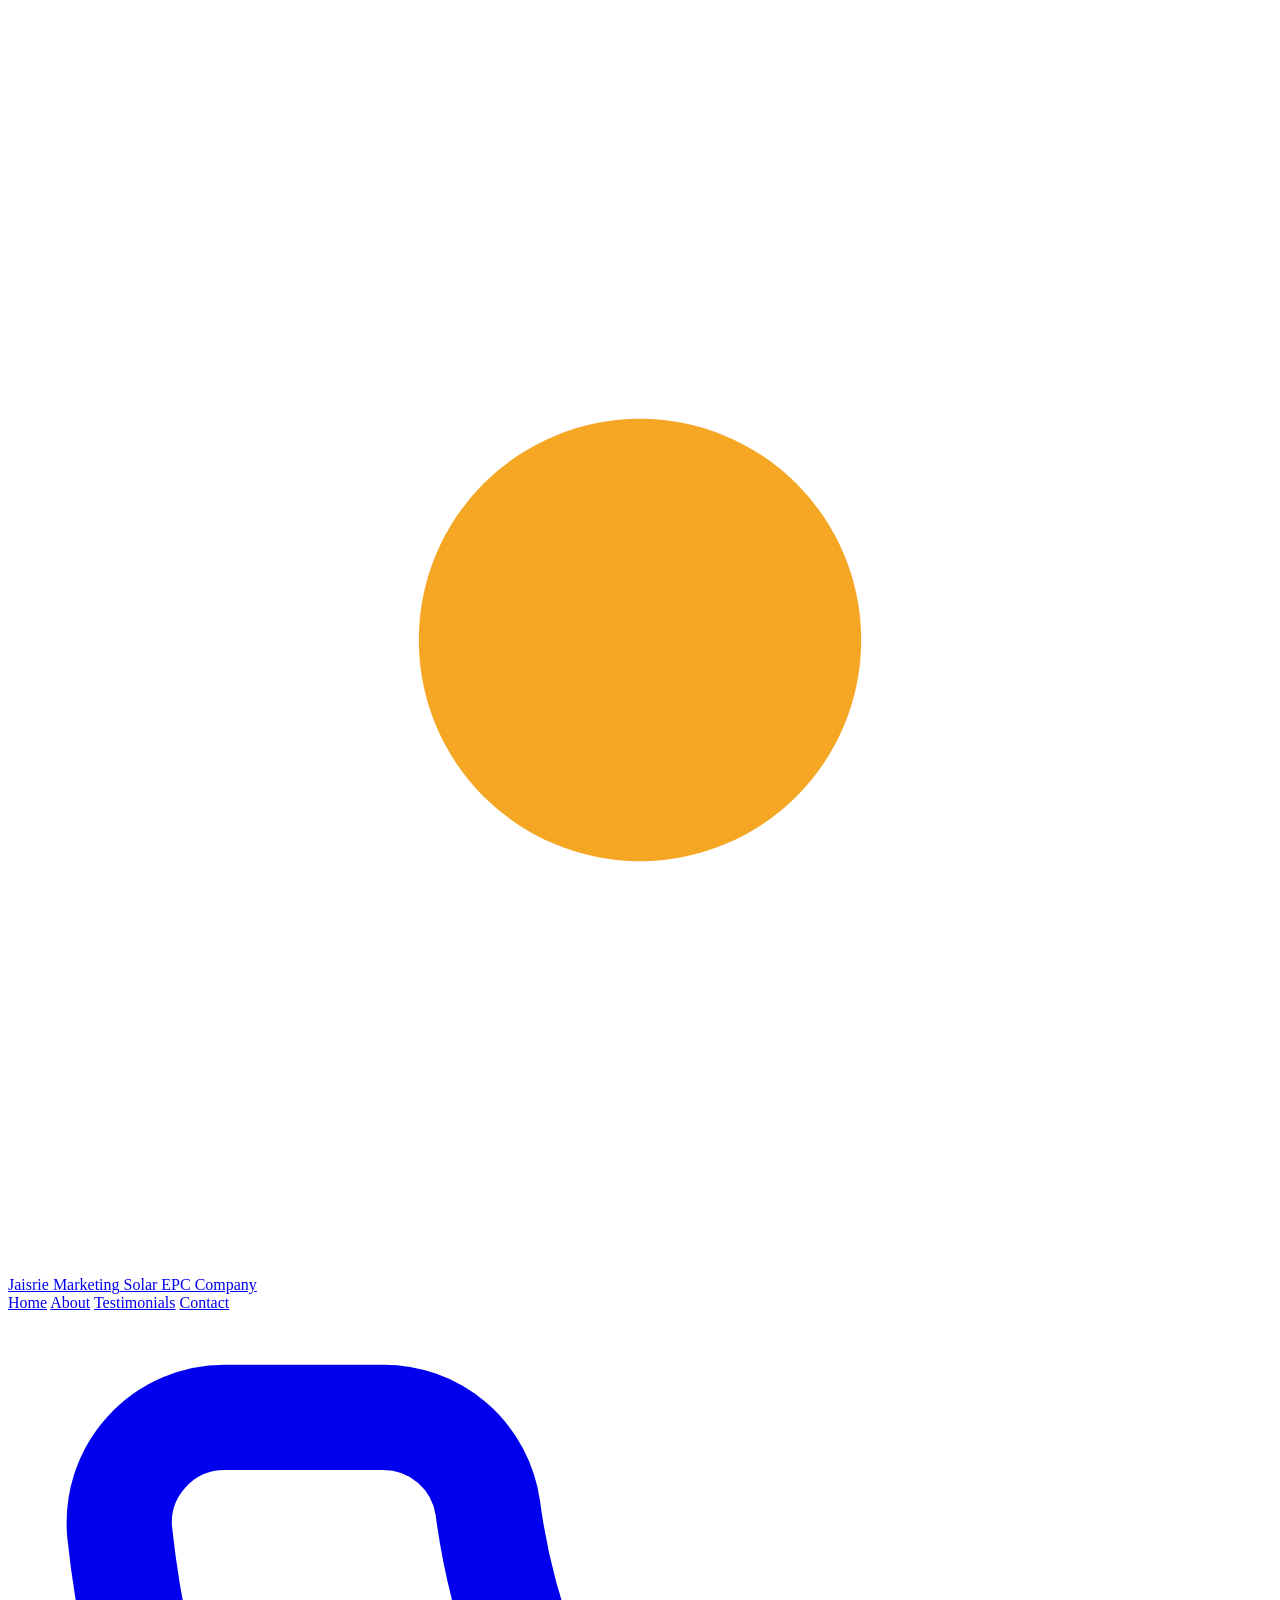
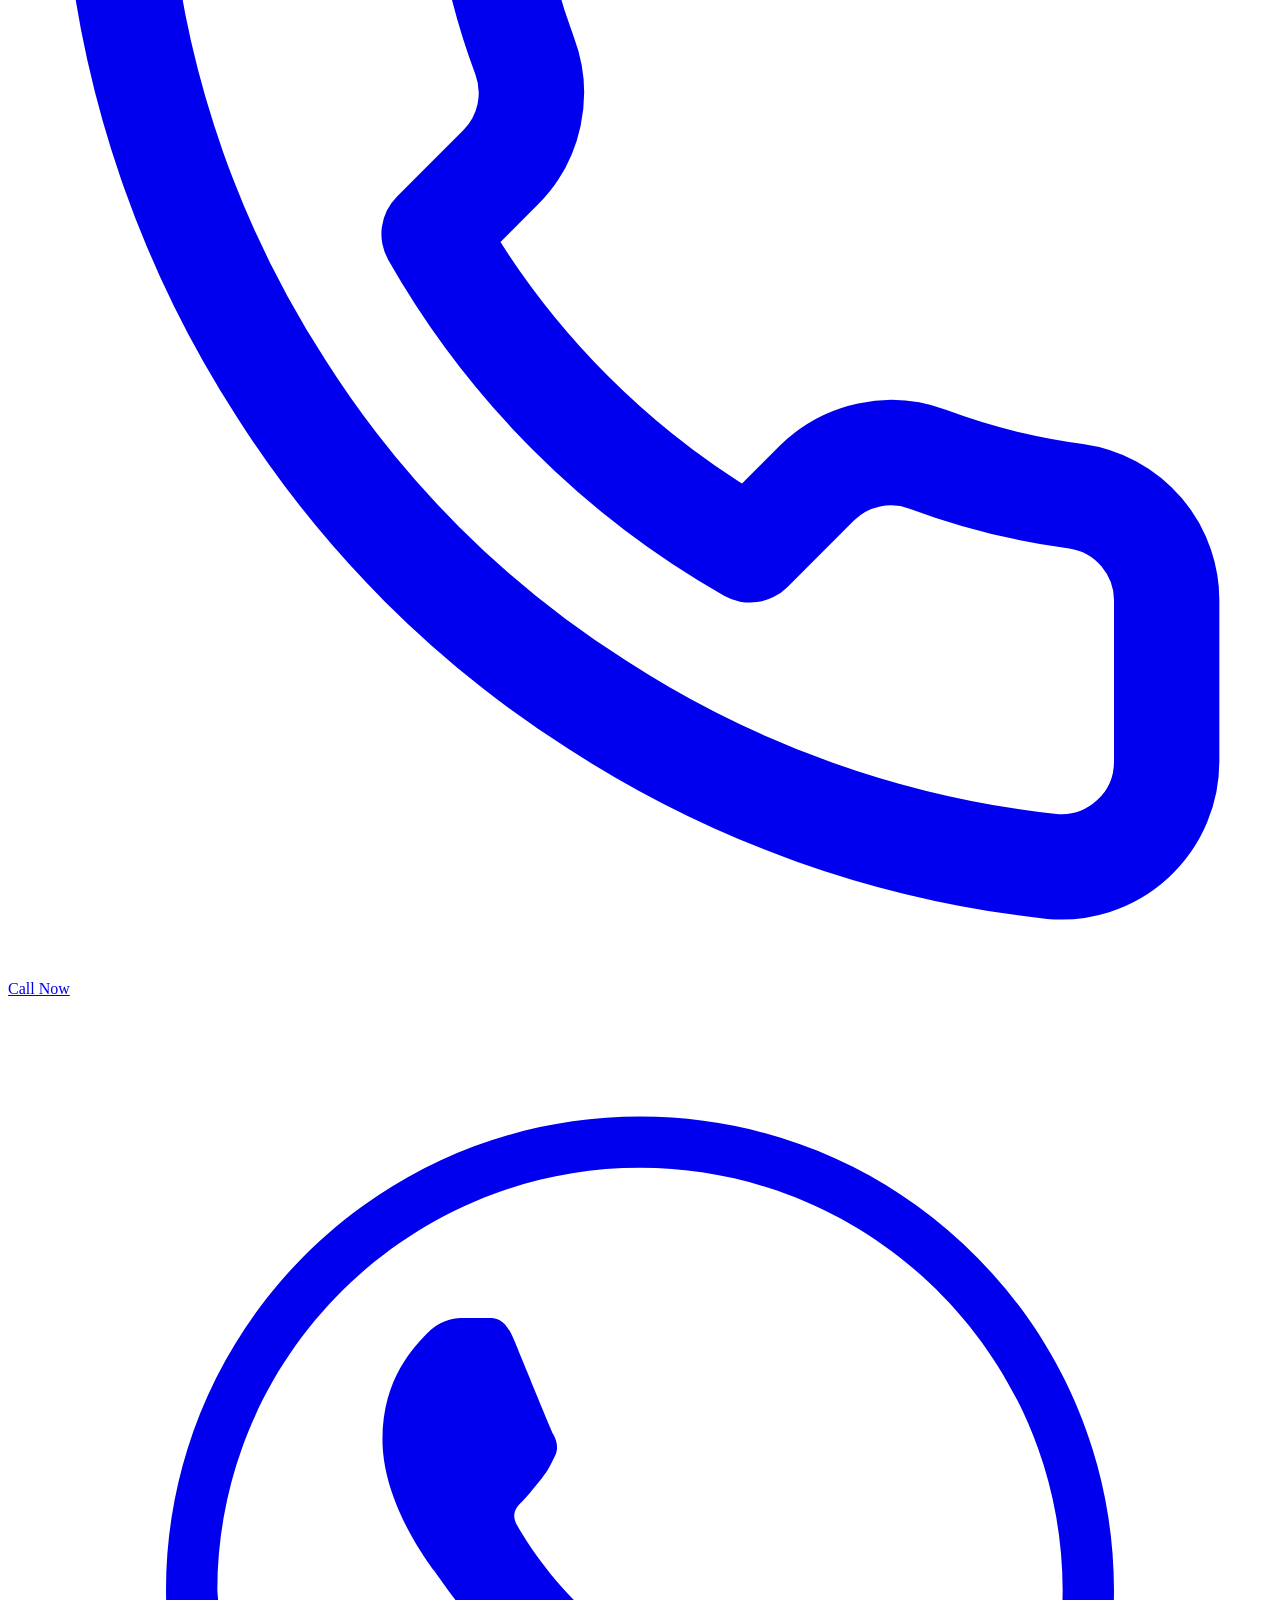
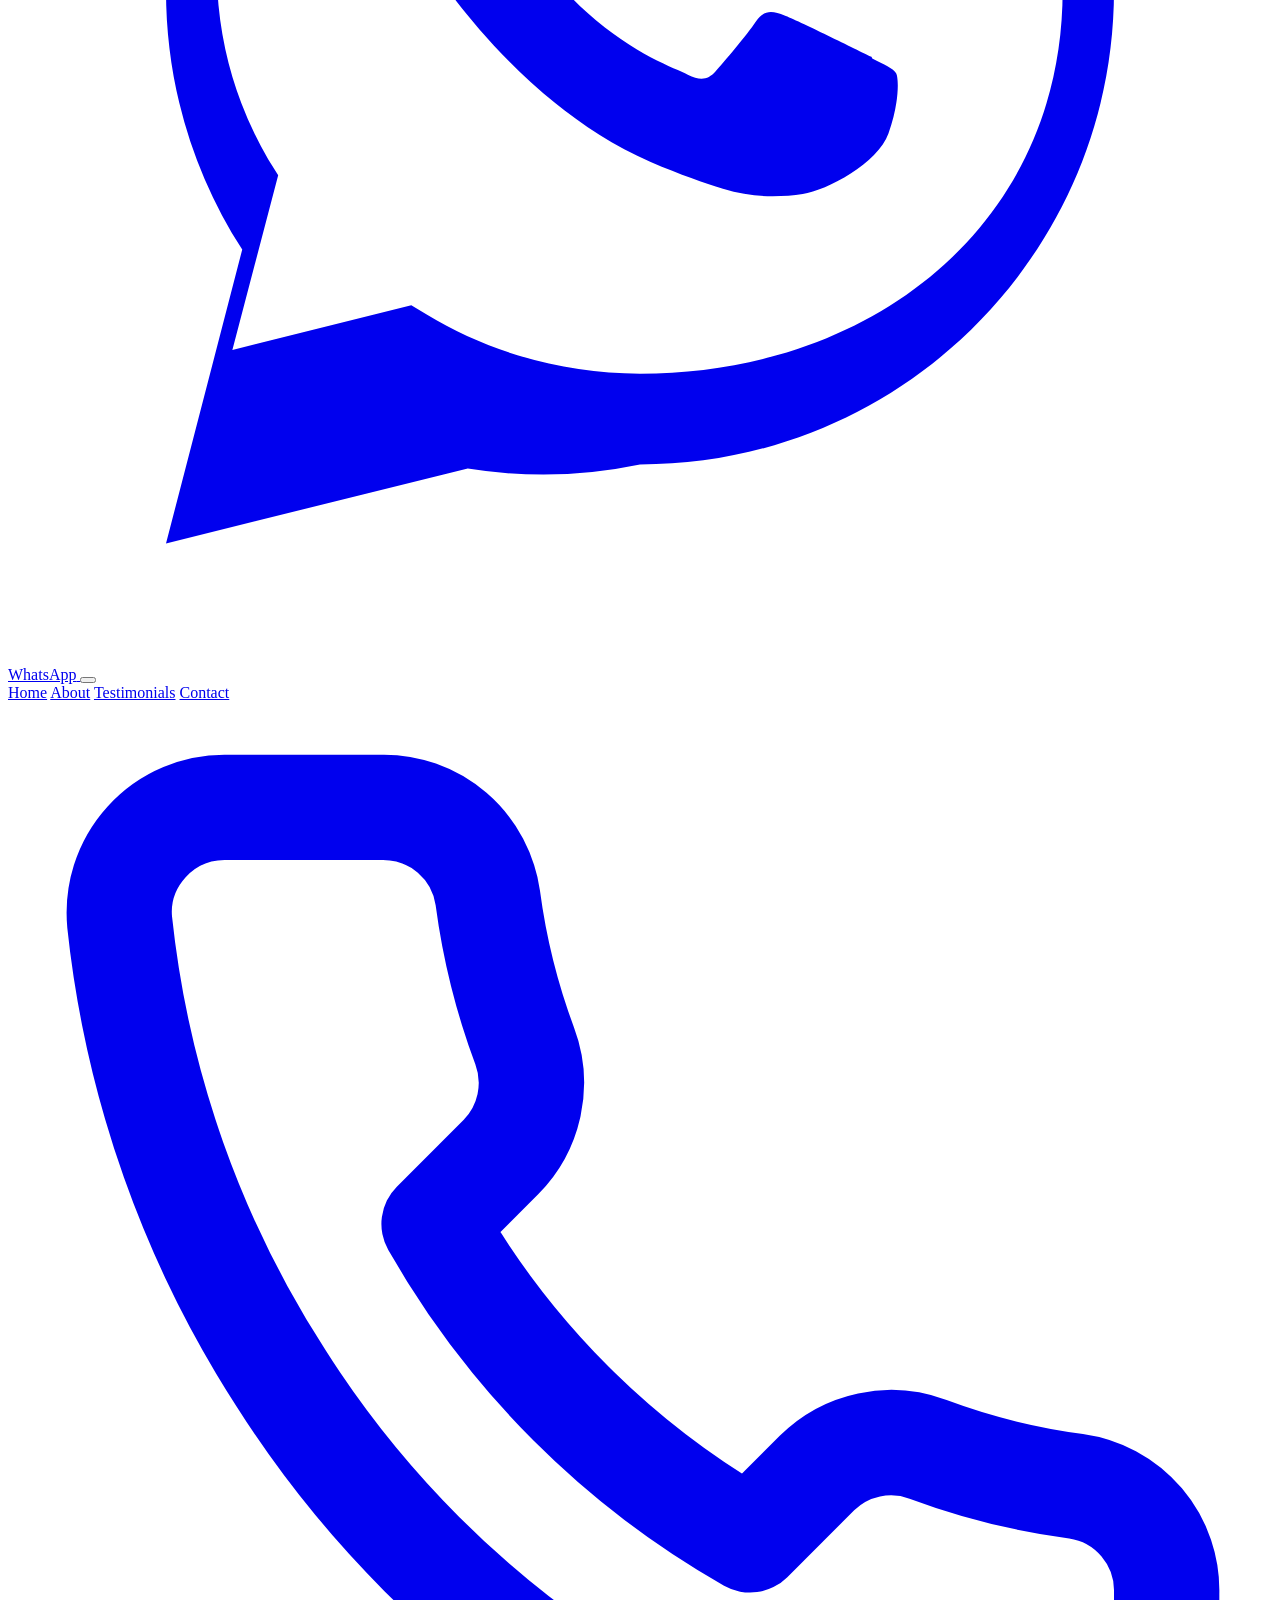
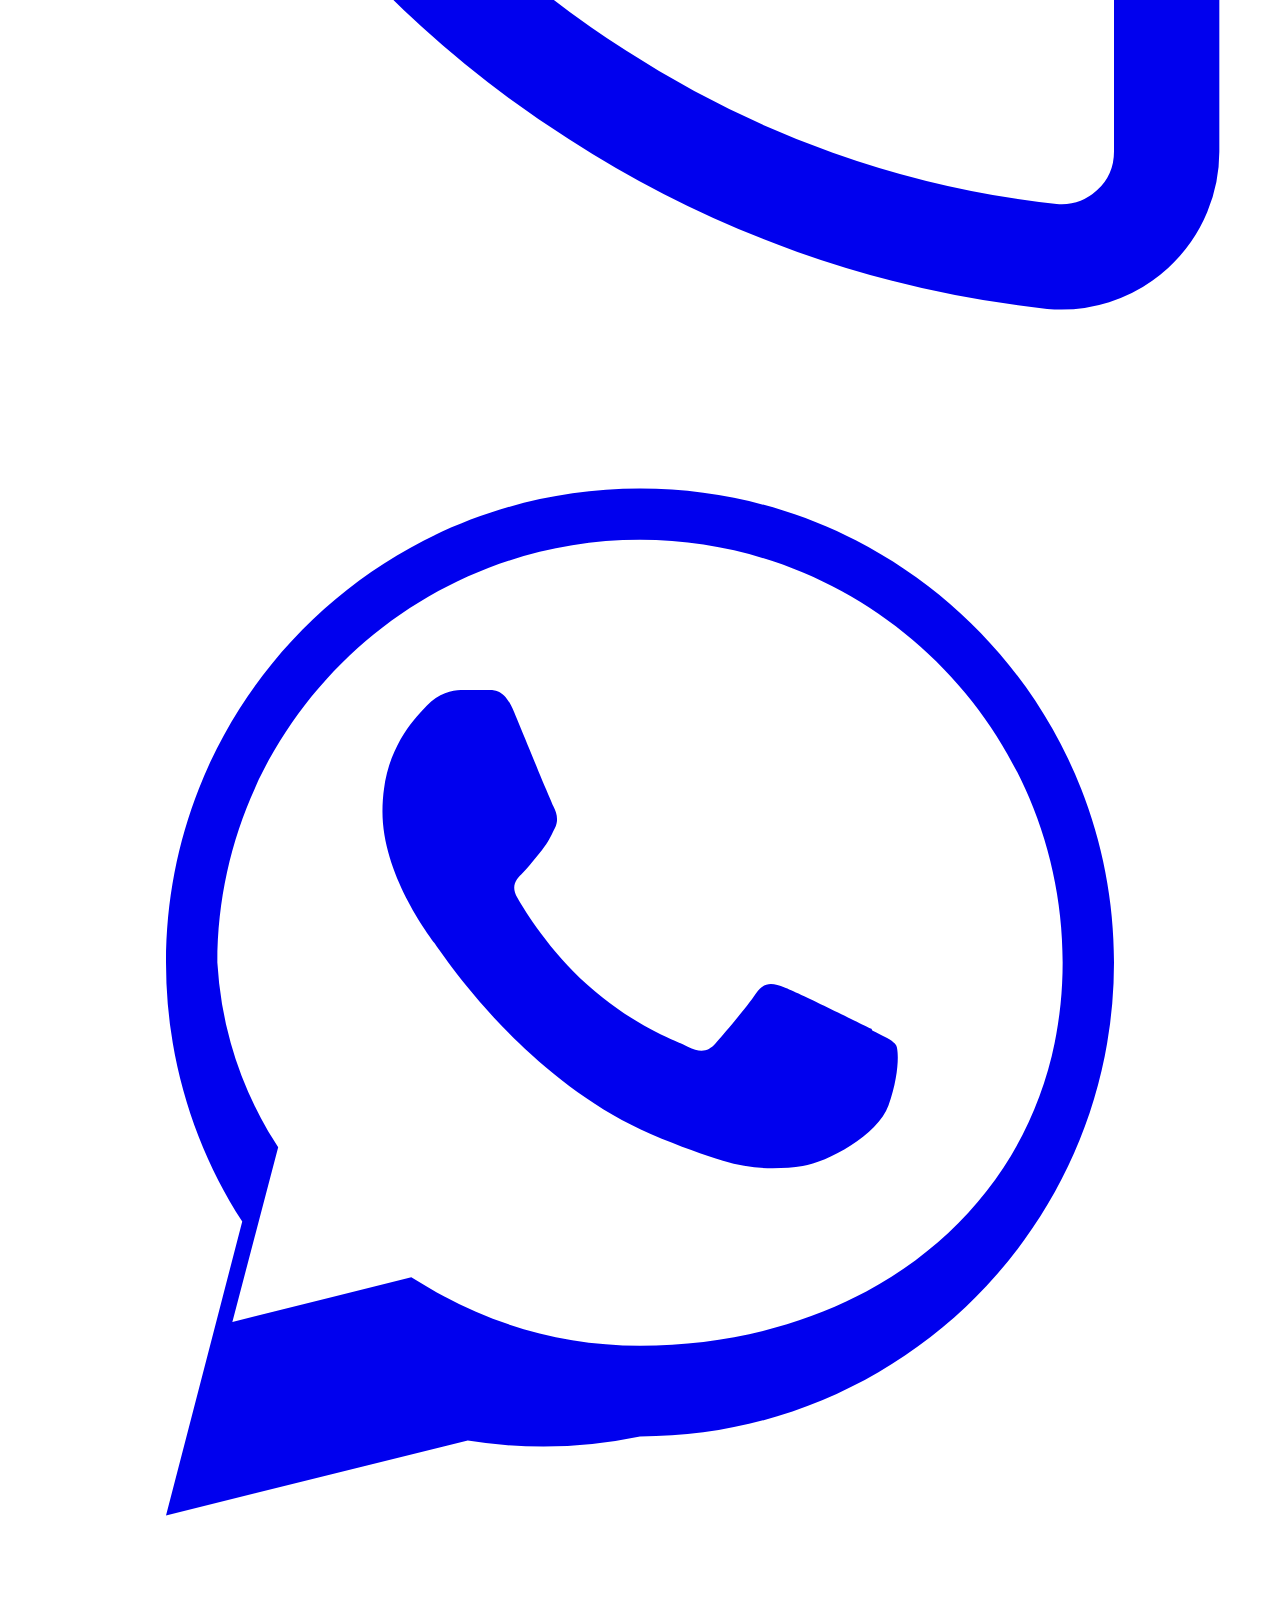
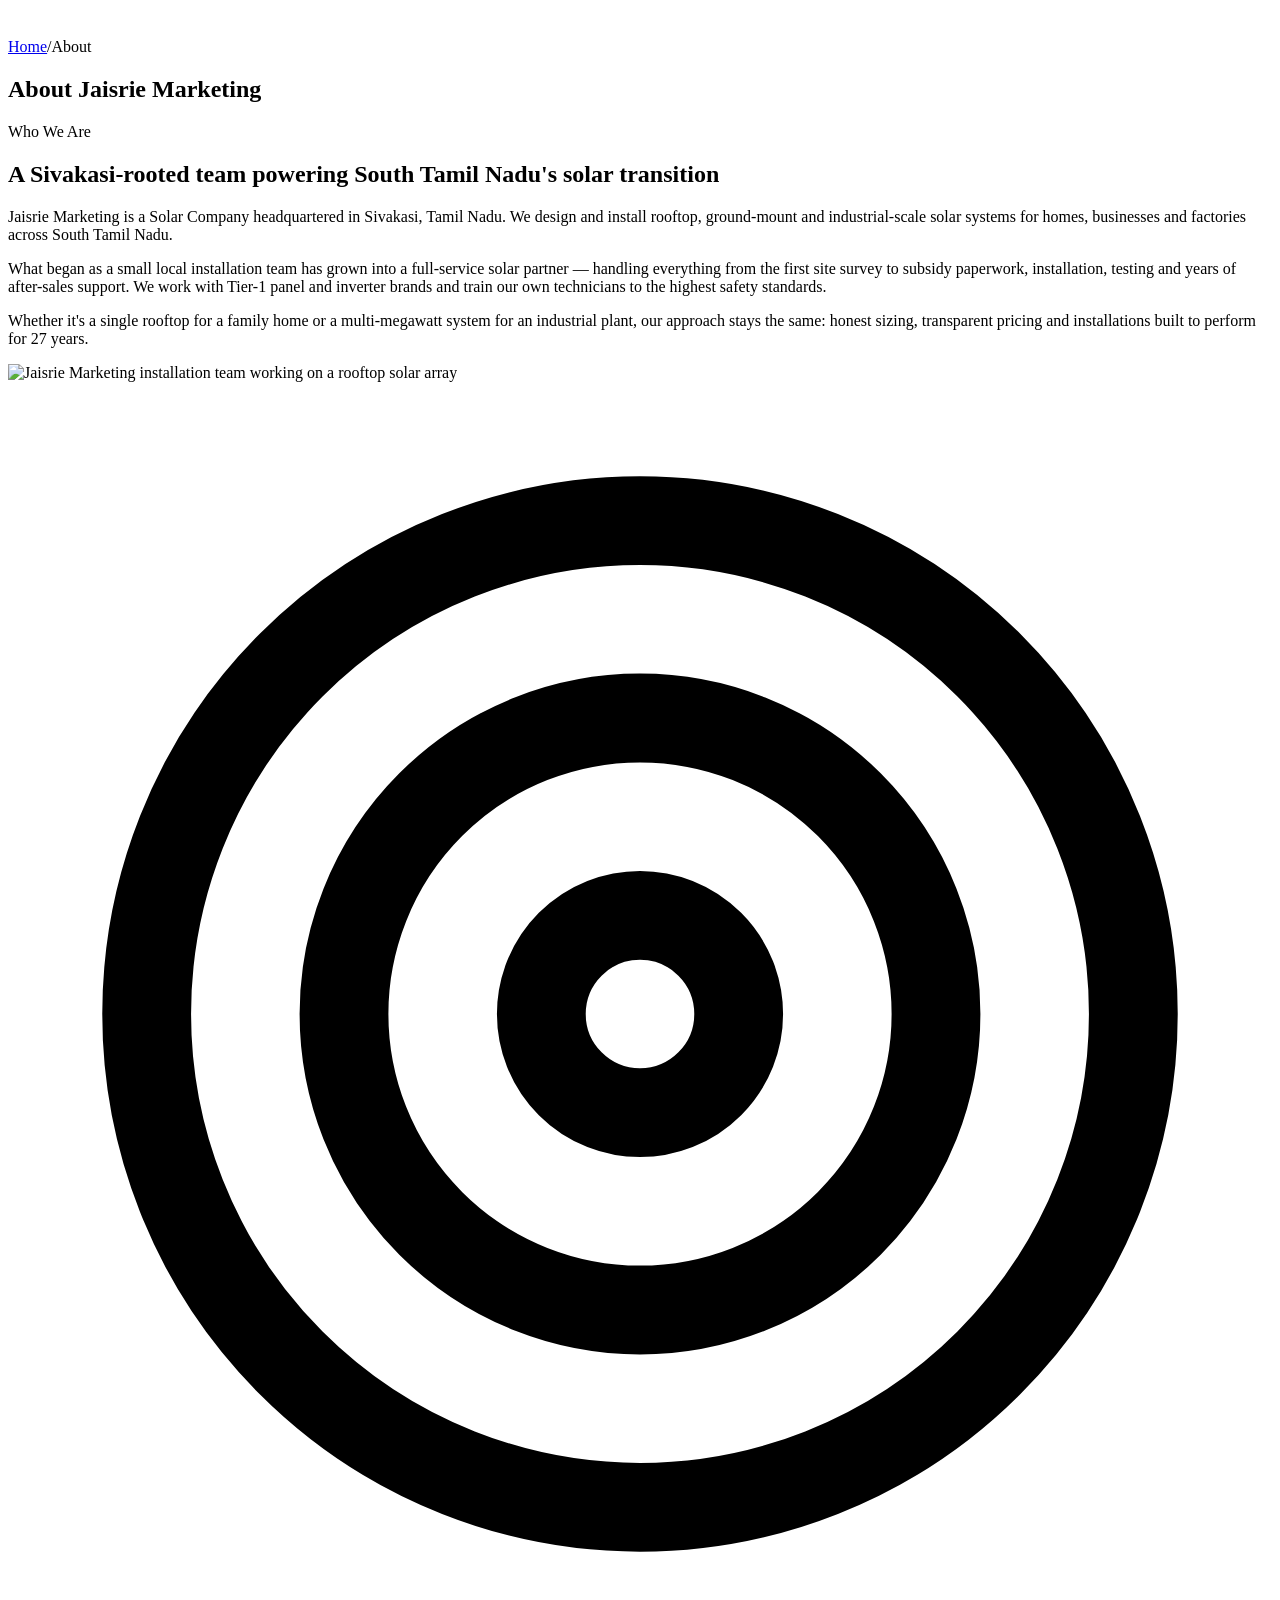
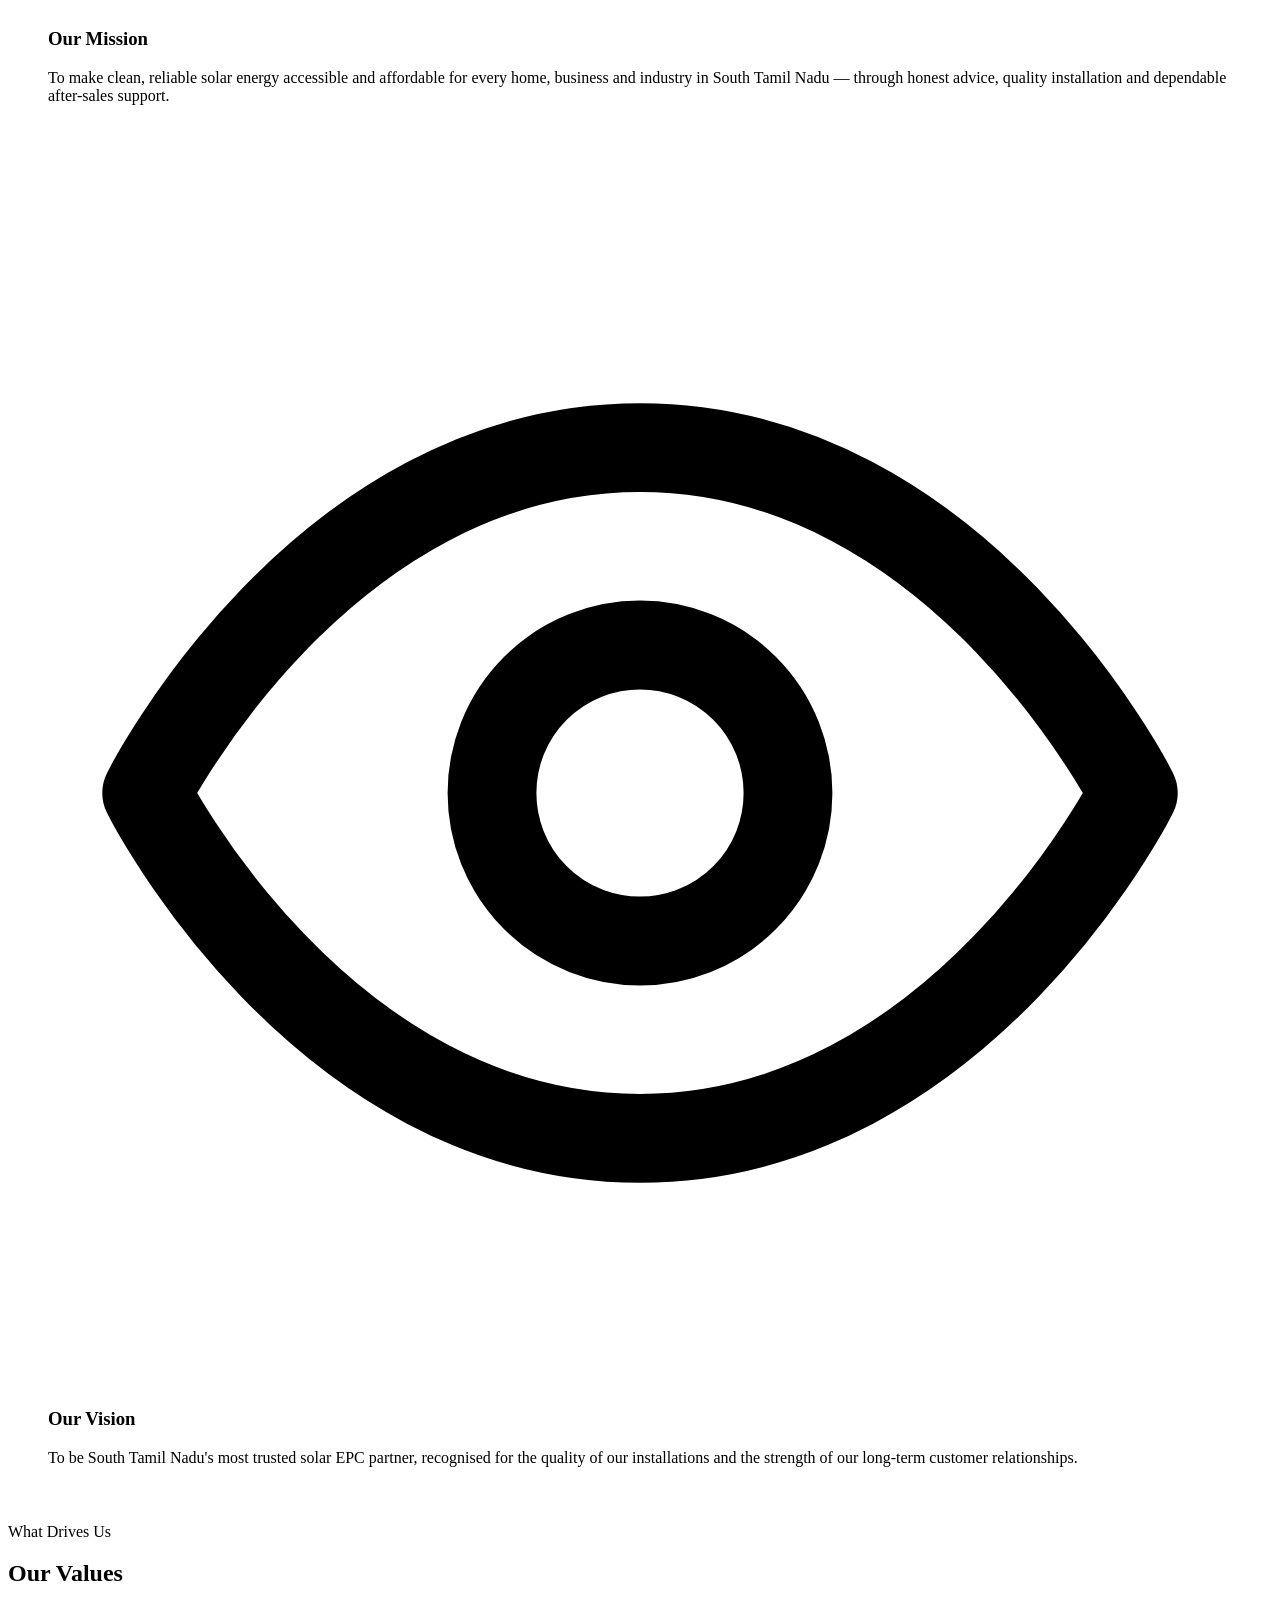
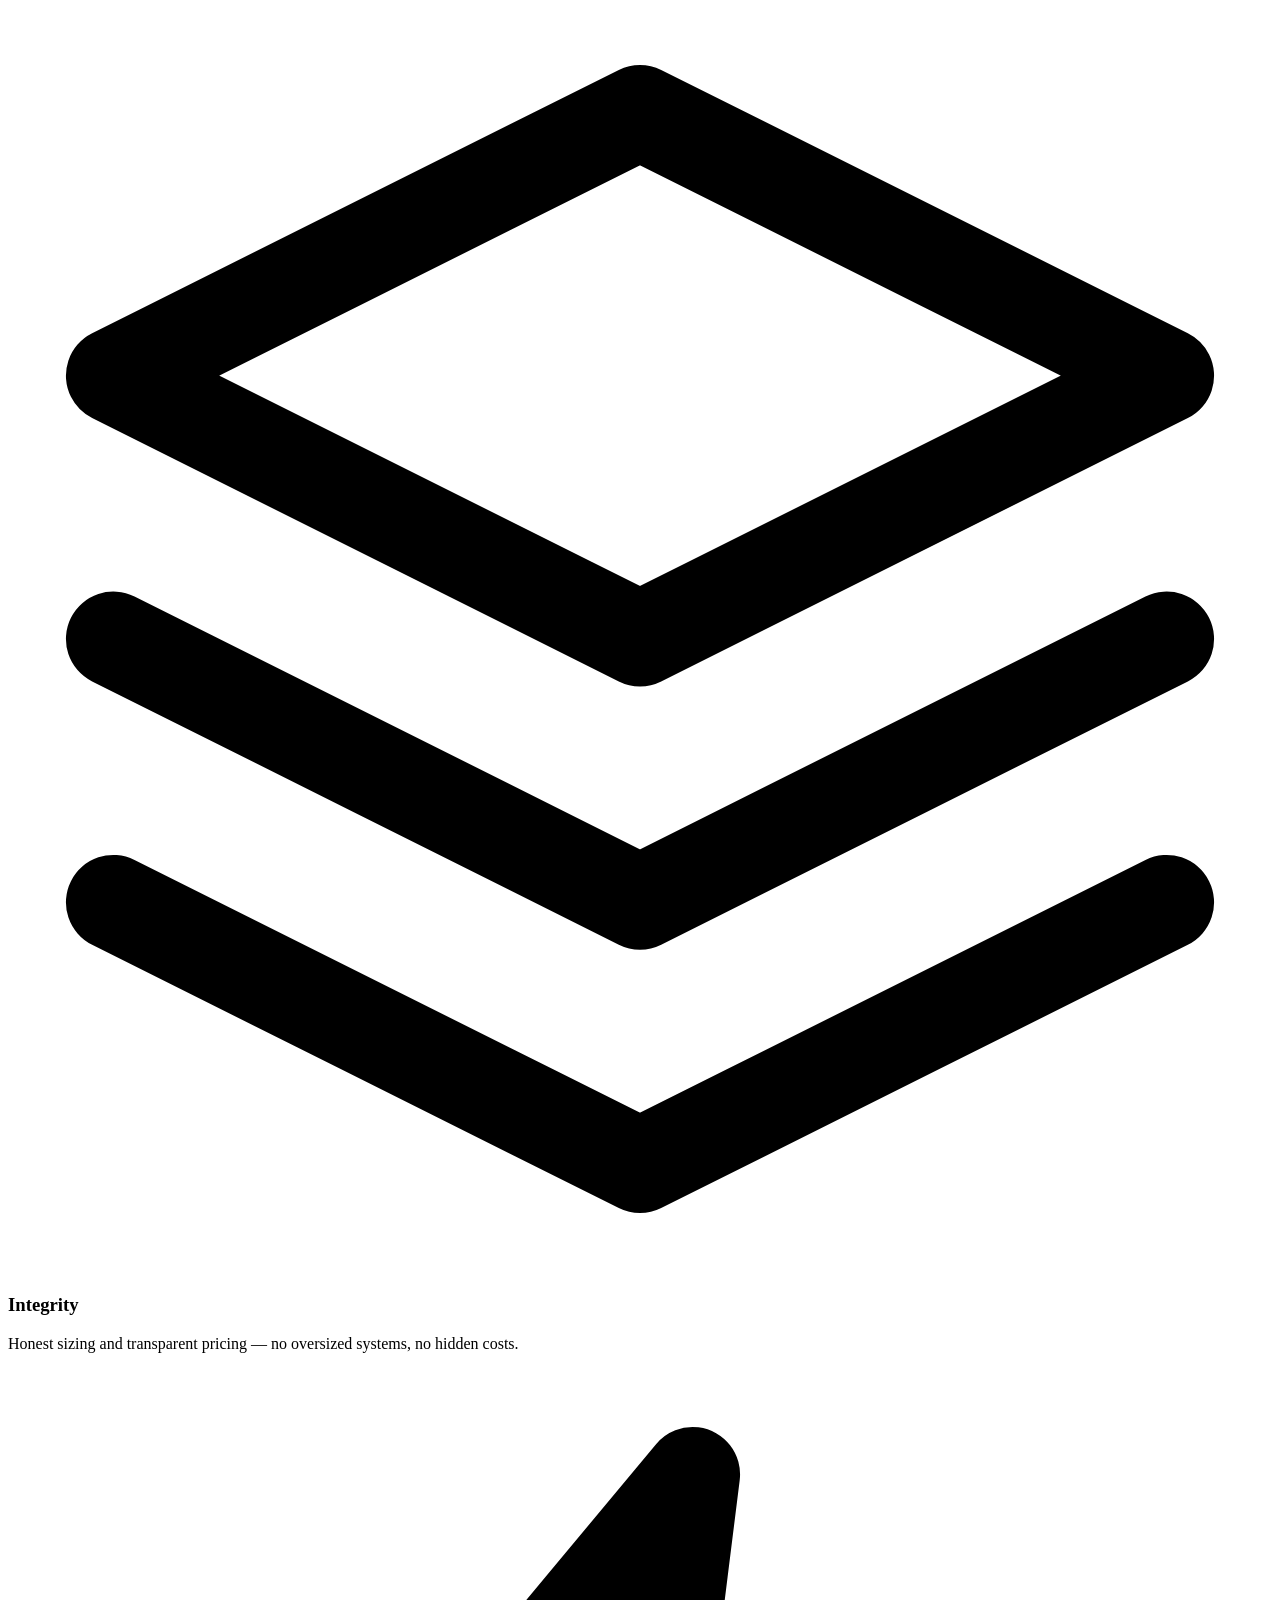
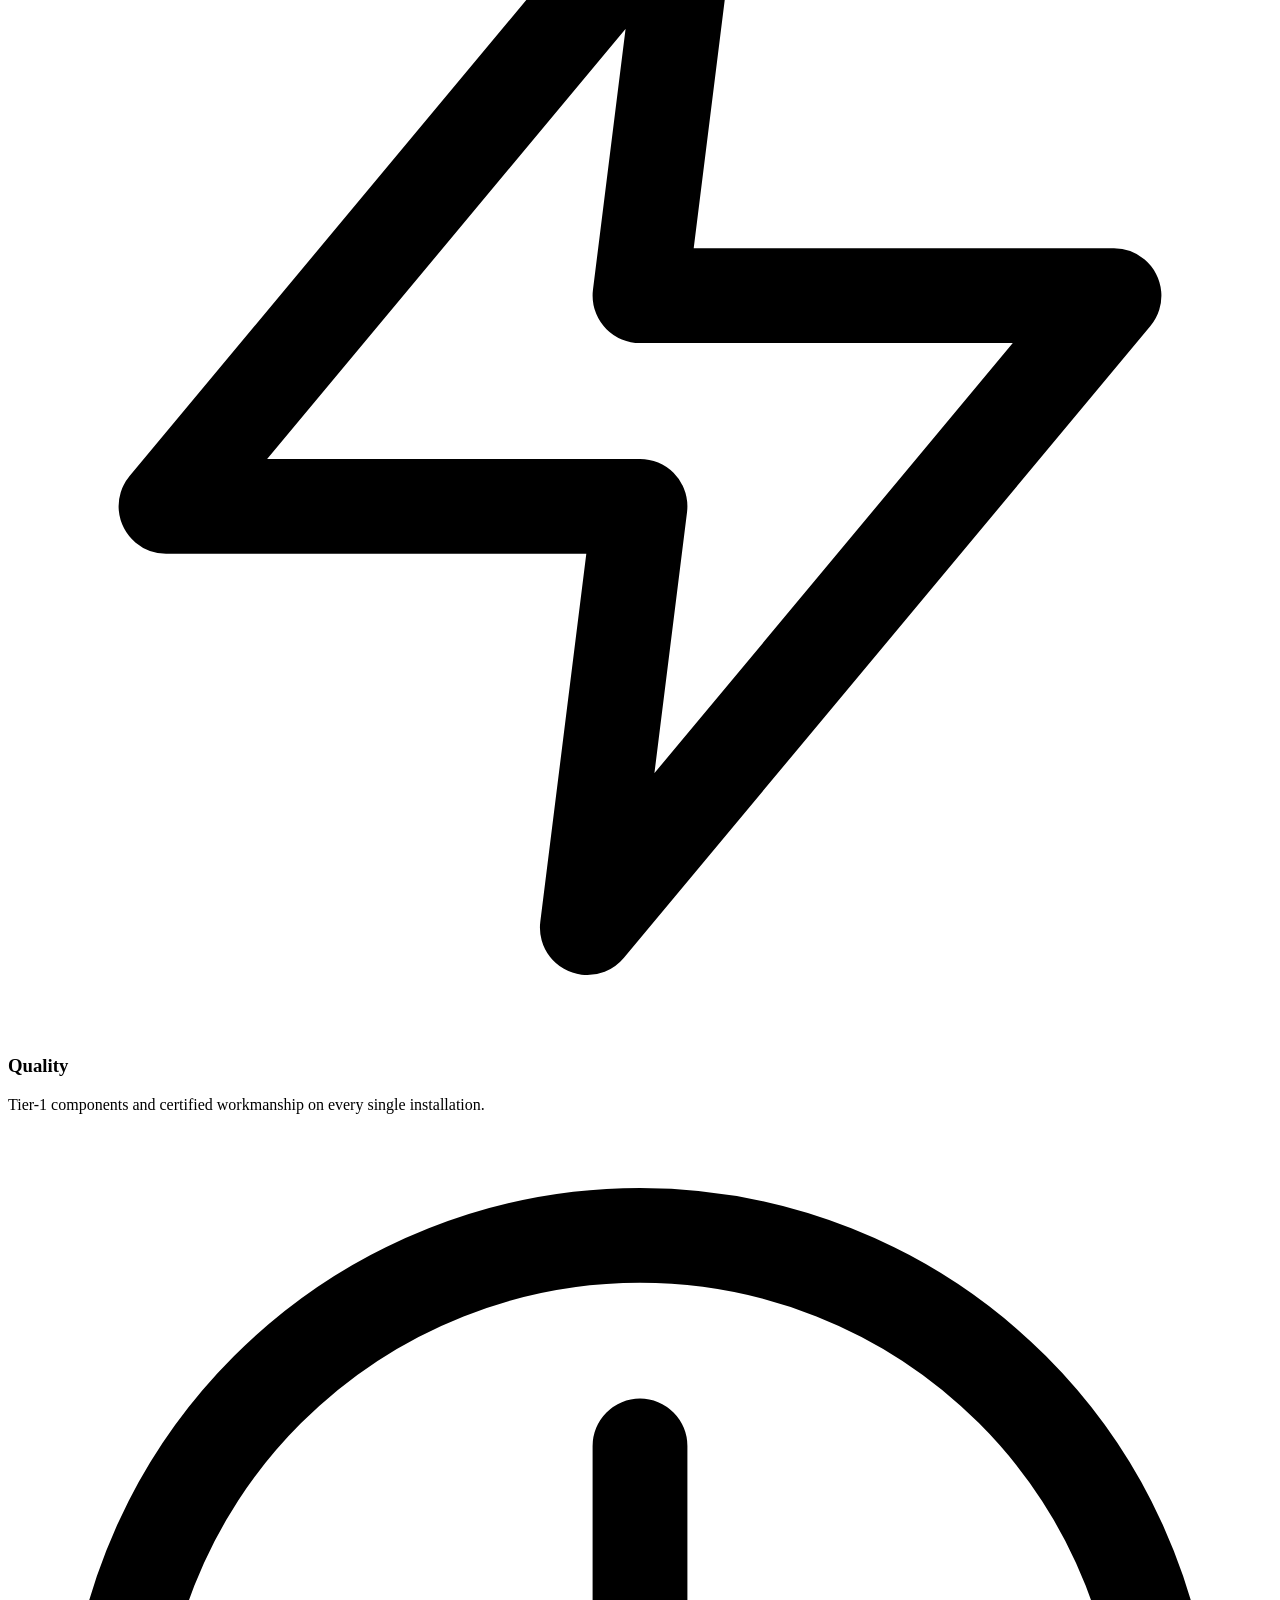
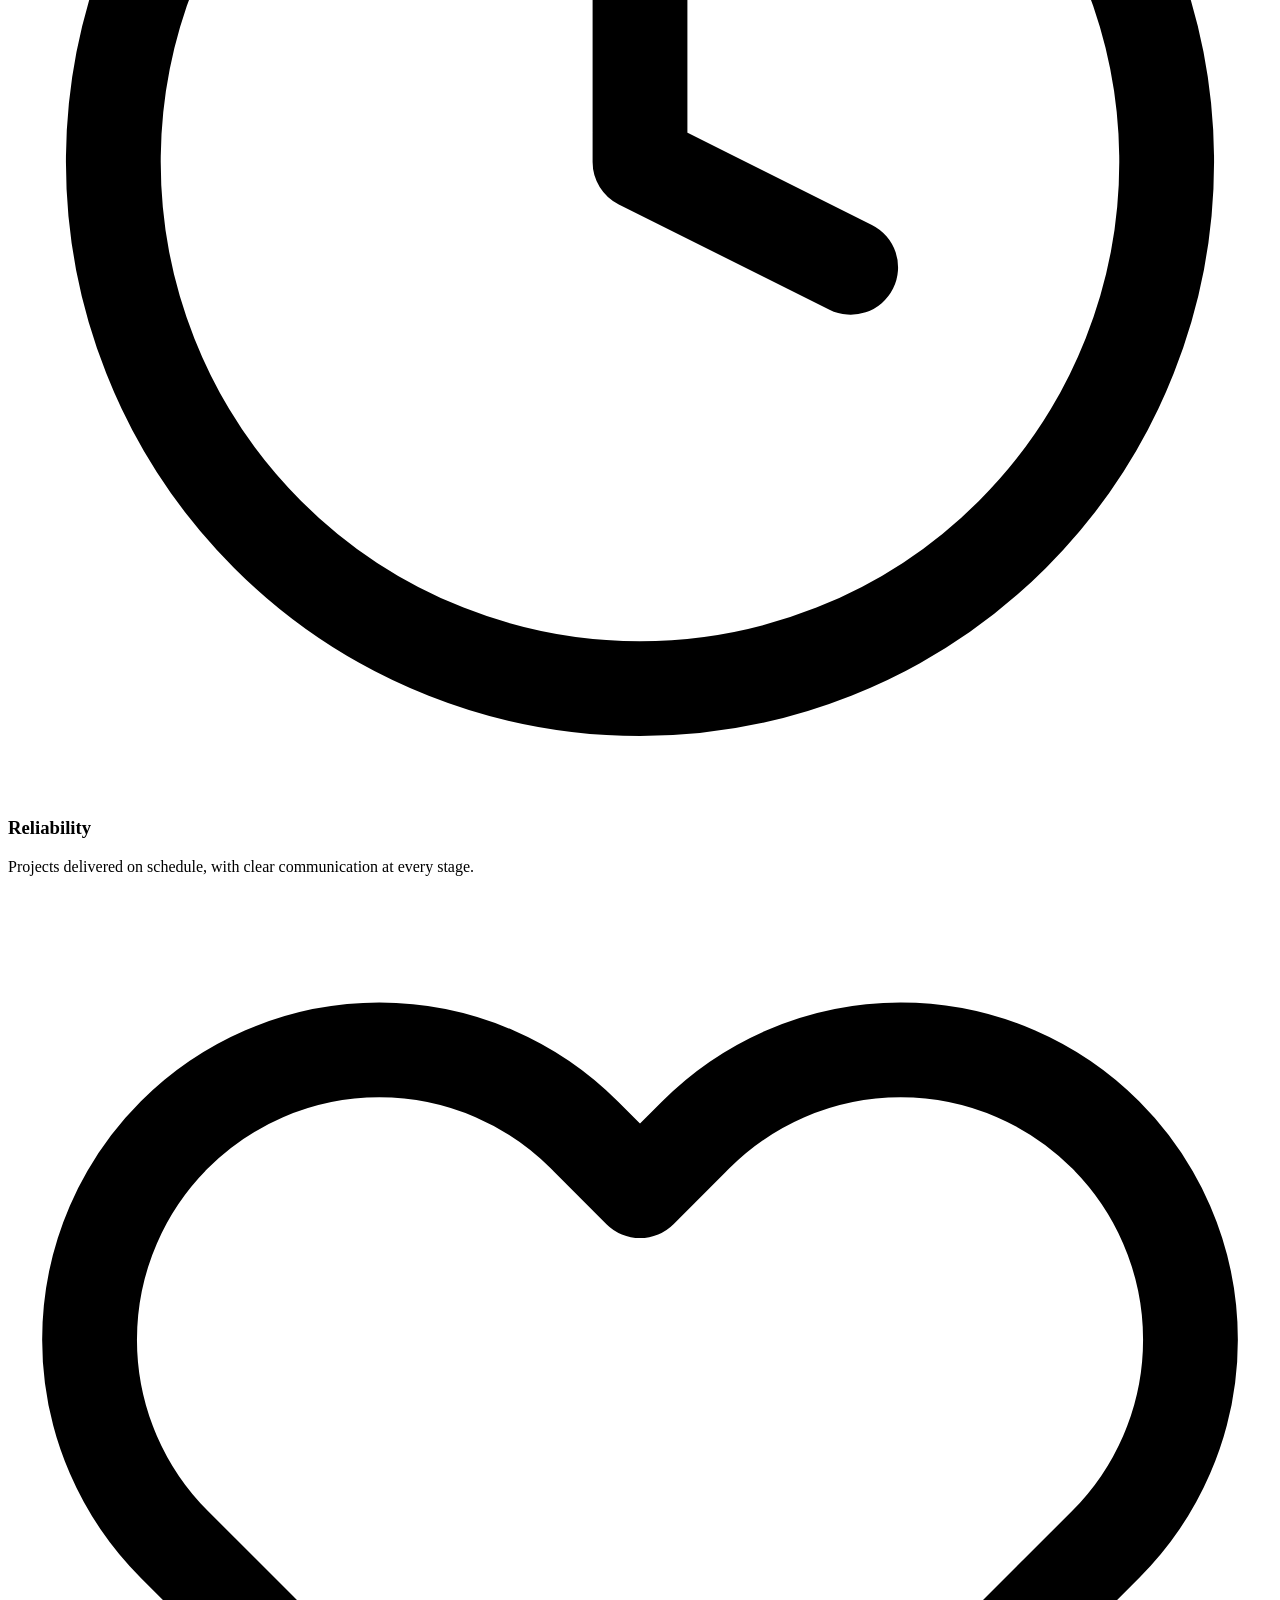
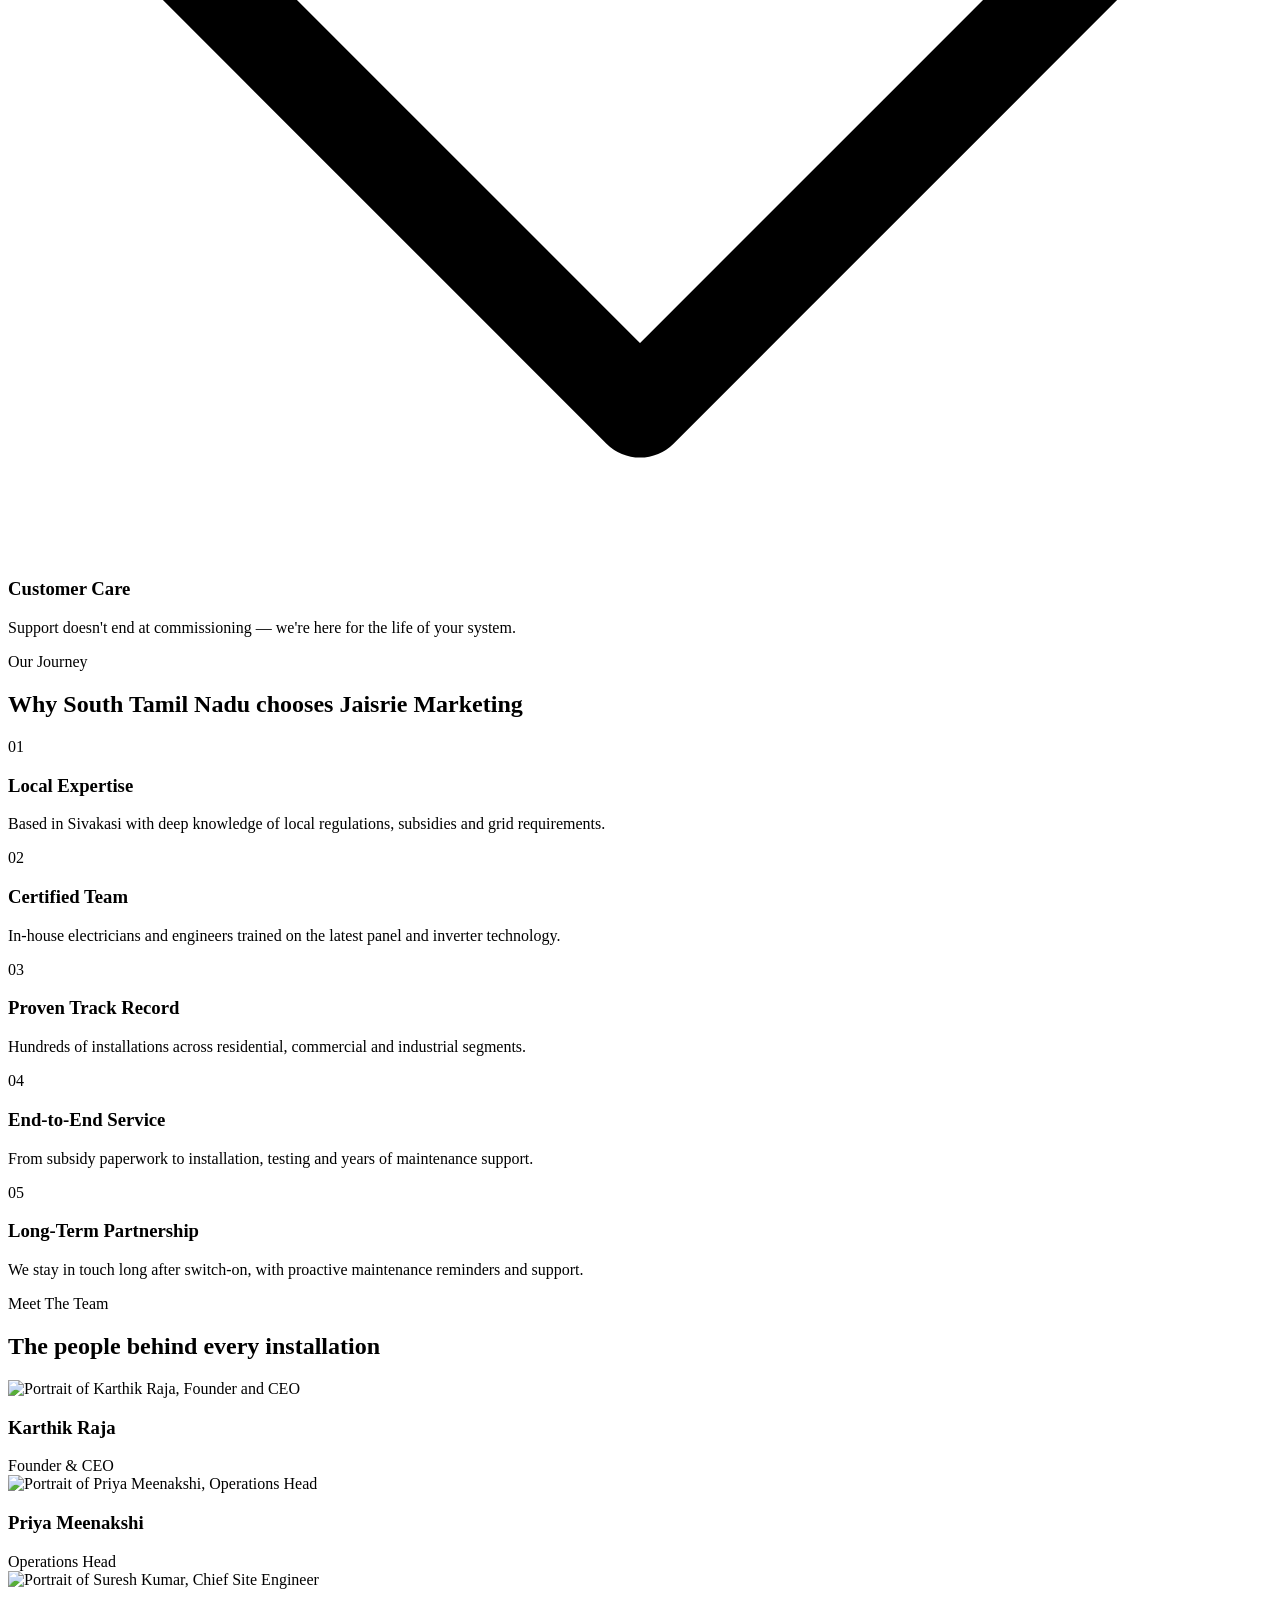
==== about.html @ ea57d10c "Add files via upload" ====
<!DOCTYPE html>
<html lang="en">
<head>
<meta charset="UTF-8">
<meta name="viewport" content="width=device-width, initial-scale=1.0">
<title>About Us | Jaisrie Marketing - Solar EPC Company Sivakasi</title>
<meta name="description" content="Learn about Jaisrie Marketing, a Sivakasi-based Solar EPC company serving South Tamil Nadu with residential, commercial and industrial solar installations since inception.">
<link rel="canonical" href="https://www.jaisriemarketing.com/about.html">
<link rel="icon" type="image/svg+xml" href="data:image/svg+xml,%3Csvg xmlns='http://www.w3.org/2000/svg' viewBox='0 0 24 24'%3E%3Ccircle cx='12' cy='12' r='11' fill='%230F7A44'/%3E%3Ccircle cx='12' cy='12' r='5' fill='%23F5A623'/%3E%3C/svg%3E">
<link rel="preconnect" href="https://fonts.googleapis.com">
<link rel="preconnect" href="https://fonts.gstatic.com" crossorigin>
<link href="https://fonts.googleapis.com/css2?family=Sora:wght@600;700;800&family=Inter:wght@400;500;600;700&display=swap" rel="stylesheet">
<link rel="stylesheet" href="css/style.css">
<link rel="stylesheet" href="css/responsive.css">
<link rel="stylesheet" href="css/animations.css">
</head>
<body>

<!-- ============ HEADER ============ -->
<header class="site-header">
  <div class="container header-inner">
    <a href="index.html" class="brand" aria-label="Jaisrie Marketing home">
      <span class="brand-mark">
        <svg viewBox="0 0 24 24" fill="none" xmlns="http://www.w3.org/2000/svg" aria-hidden="true">
          <circle cx="12" cy="12" r="4.2" fill="#F5A623"/>
          <g stroke="#FFFFFF" stroke-width="1.6" stroke-linecap="round">
            <path d="M12 2v2.6M12 19.4V22M22 12h-2.6M4.6 12H2M19 5l-1.8 1.8M6.8 17.2 5 19M19 19l-1.8-1.8M6.8 6.8 5 5"/>
          </g>
        </svg>
      </span>
      <span class="brand-text">
        <span class="brand-name">Jaisrie Marketing</span>
        <span class="brand-tag">Solar EPC Company</span>
      </span>
    </a>
    <nav class="main-nav" aria-label="Primary navigation">
      <a href="index.html">Home</a>
      <a href="about.html" class="active">About</a>
      <a href="testimonials.html">Testimonials</a>
      <a href="contact.html">Contact</a>
    </nav>
    <div class="header-actions">
      <a href="tel:+919629455664" class="icon-btn icon-btn--call" aria-label="Call Jaisrie Marketing">
        <svg viewBox="0 0 24 24" fill="none" stroke="currentColor" stroke-width="2" stroke-linecap="round" stroke-linejoin="round" aria-hidden="true"><path d="M22 16.92v3a2 2 0 0 1-2.18 2 19.79 19.79 0 0 1-8.63-3.07 19.5 19.5 0 0 1-6-6 19.79 19.79 0 0 1-3.07-8.67A2 2 0 0 1 4.11 2h3a2 2 0 0 1 2 1.72c.127.96.361 1.903.7 2.81a2 2 0 0 1-.45 2.11L8.09 9.91a16 16 0 0 0 6 6l1.27-1.27a2 2 0 0 1 2.11-.45c.907.339 1.85.573 2.81.7A2 2 0 0 1 22 16.92z"/></svg>
        <span>Call Now</span>
      </a>
      <a href="https://wa.me/919629455664" target="_blank" rel="noopener" class="icon-btn icon-btn--whatsapp" aria-label="Chat with Jaisrie Marketing on WhatsApp">
        <svg viewBox="0 0 32 32" fill="currentColor" aria-hidden="true"><path d="M16 3C9.373 3 4 8.373 4 15c0 2.42.71 4.67 1.93 6.56L4 29l7.64-1.9A11.94 11.94 0 0 0 16 27c6.627 0 12-5.373 12-12S22.627 3 16 3zm0 21.7c-1.98 0-3.83-.55-5.4-1.5l-.39-.23-4.53 1.13 1.16-4.42-.25-.4A9.65 9.65 0 0 1 5.3 15c0-5.9 4.8-10.7 10.7-10.7S26.7 9.1 26.7 15 21.9 24.7 16 24.7zm5.86-8.02c-.32-.16-1.9-.94-2.2-1.05-.3-.11-.51-.16-.73.16-.21.32-.83 1.05-1.02 1.26-.19.21-.38.24-.7.08-.32-.16-1.34-.49-2.55-1.57-.94-.84-1.58-1.87-1.76-2.19-.19-.32-.02-.49.14-.65.14-.14.32-.38.48-.57.16-.19.21-.32.32-.54.11-.21.05-.4-.03-.56-.08-.16-.73-1.75-1-2.4-.26-.62-.53-.54-.73-.55h-.62c-.21 0-.56.08-.86.4-.29.32-1.12 1.1-1.12 2.68 0 1.58 1.15 3.1 1.31 3.32.16.21 2.26 3.45 5.48 4.84.77.33 1.36.53 1.83.68.77.24 1.47.21 2.02.13.62-.09 1.9-.78 2.17-1.53.27-.75.27-1.4.19-1.53-.08-.13-.29-.21-.6-.37z"/></svg>
        <span>WhatsApp</span>
      </a>
      <button class="menu-toggle" aria-label="Open menu" aria-expanded="false"><span></span></button>
    </div>
  </div>
  <nav class="mobile-nav" aria-label="Mobile navigation">
    <a href="index.html">Home</a>
    <a href="about.html" class="active">About</a>
    <a href="testimonials.html">Testimonials</a>
    <a href="contact.html">Contact</a>
    <div class="header-actions">
      <a href="tel:+919629455664" class="icon-btn icon-btn--call" aria-label="Call Jaisrie Marketing"><svg viewBox="0 0 24 24" fill="none" stroke="currentColor" stroke-width="2" stroke-linecap="round" stroke-linejoin="round"><path d="M22 16.92v3a2 2 0 0 1-2.18 2 19.79 19.79 0 0 1-8.63-3.07 19.5 19.5 0 0 1-6-6 19.79 19.79 0 0 1-3.07-8.67A2 2 0 0 1 4.11 2h3a2 2 0 0 1 2 1.72c.127.96.361 1.903.7 2.81a2 2 0 0 1-.45 2.11L8.09 9.91a16 16 0 0 0 6 6l1.27-1.27a2 2 0 0 1 2.11-.45c.907.339 1.85.573 2.81.7A2 2 0 0 1 22 16.92z"/></svg></a>
      <a href="https://wa.me/919629455664" target="_blank" rel="noopener" class="icon-btn icon-btn--whatsapp" aria-label="WhatsApp"><svg viewBox="0 0 32 32" fill="currentColor"><path d="M16 3C9.373 3 4 8.373 4 15c0 2.42.71 4.67 1.93 6.56L4 29l7.64-1.9A11.94 11.94 0 0 0 16 27c6.627 0 12-5.373 12-12S22.627 3 16 3zm0 21.7c-1.98 0-3.83-.55-5.4-1.5l-.39-.23-4.53 1.13 1.16-4.42-.25-.4A9.65 9.65 0 0 1 5.3 15c0-5.9 4.8-10.7 10.7-10.7S26.7 9.1 26.7 15 21.9 24.7 16 24.7zm5.86-8.02c-.32-.16-1.9-.94-2.2-1.05-.3-.11-.51-.16-.73.16-.21.32-.83 1.05-1.02 1.26-.19.21-.38.24-.7.08-.32-.16-1.34-.49-2.55-1.57-.94-.84-1.58-1.87-1.76-2.19-.19-.32-.02-.49.14-.65.14-.14.32-.38.48-.57.16-.19.21-.32.32-.54.11-.21.05-.4-.03-.56-.08-.16-.73-1.75-1-2.4-.26-.62-.53-.54-.73-.55h-.62c-.21 0-.56.08-.86.4-.29.32-1.12 1.1-1.12 2.68 0 1.58 1.15 3.1 1.31 3.32.16.21 2.26 3.45 5.48 4.84.77.33 1.36.53 1.83.68.77.24 1.47.21 2.02.13.62-.09 1.9-.78 2.17-1.53.27-.75.27-1.4.19-1.53-.08-.13-.29-.21-.6-.37z"/></svg></a>
    </div>
  </nav>
</header>

<!-- ============ PAGE BANNER ============ -->
<section class="page-banner">
  <div class="hero-bg" style="background-image:url('https://images.pexels.com/photos/8853536/pexels-photo-8853536.jpeg?auto=compress&cs=tinysrgb&w=1920');" role="img" aria-label="Solar installation team at work"></div>
  <div class="container">
    <div class="breadcrumb"><a href="index.html">Home</a><span>/</span><span>About</span></div>
    <h1>About Jaisrie Marketing</h1>
  </div>
</section>

<!-- ============ COMPANY INTRODUCTION ============ -->
<section class="section" id="intro">
  <div class="container">
    <div class="grid grid-2" style="align-items:center;">
      <div data-reveal="left">
        <span class="eyebrow">Who We Are</span>
        <h2>A Sivakasi-rooted team powering South Tamil Nadu's solar transition</h2>
        <p class="mt-24">Jaisrie Marketing is a Solar Company headquartered in Sivakasi, Tamil Nadu. We design and install rooftop, ground-mount and industrial-scale solar systems for homes, businesses and factories across South Tamil Nadu.</p>
        <p class="mt-24">What began as a small local installation team has grown into a full-service solar partner &mdash; handling everything from the first site survey to subsidy paperwork, installation, testing and years of after-sales support. We work with Tier-1 panel and inverter brands and train our own technicians to the highest safety standards.</p>
        <p class="mt-24">Whether it's a single rooftop for a family home or a multi-megawatt system for an industrial plant, our approach stays the same: honest sizing, transparent pricing and installations built to perform for 27 years.</p>
      </div>

      <div data-reveal="right">
        <img src="https://images.pexels.com/photos/6961123/pexels-photo-6961123.jpeg?auto=compress&cs=tinysrgb&w=800" alt="Jaisrie Marketing installation team working on a rooftop solar array" loading="lazy" style="border-radius:var(--radius-lg);width:100%;box-shadow:var(--shadow-lg);">
      </div>
    </div>
  </div>
</section>

<!-- ============ MISSION & VISION ============ -->
<section class="section section--off-white">
  <div class="container">
    <div class="grid grid-2">
      <div class="card" style="padding:40px;" data-reveal>
        <div class="feature-icon"><svg viewBox="0 0 24 24" fill="none" stroke="currentColor" stroke-width="1.8" stroke-linecap="round" stroke-linejoin="round"><circle cx="12" cy="12" r="10"/><circle cx="12" cy="12" r="6"/><circle cx="12" cy="12" r="2"/></svg></div>
        <h3>Our Mission</h3>
        <p class="mt-24">To make clean, reliable solar energy accessible and affordable for every home, business and industry in South Tamil Nadu &mdash; through honest advice, quality installation and dependable after-sales support.</p>
      </div>
      <div class="card" style="padding:40px;" data-reveal>
        <div class="feature-icon"><svg viewBox="0 0 24 24" fill="none" stroke="currentColor" stroke-width="1.8" stroke-linecap="round" stroke-linejoin="round"><path d="M2 12s3.5-7 10-7 10 7 10 7-3.5 7-10 7-10-7-10-7z"/><circle cx="12" cy="12" r="3"/></svg></div>
        <h3>Our Vision</h3>
        <p class="mt-24">To be South Tamil Nadu's most trusted solar EPC partner, recognised for the quality of our installations and the strength of our long-term customer relationships.</p>
      </div>
    </div>
  </div>
</section>

<!-- ============ OUR VALUES ============ -->
<section class="section" id="values">
  <div class="container">
    <div class="section-head section-head--center">
      <span class="eyebrow">What Drives Us</span>
      <h2>Our Values</h2>
    </div>
    <div class="grid grid-4">
      <div class="card value-card" data-reveal>
        <div class="feature-icon"><svg viewBox="0 0 24 24" fill="none" stroke="currentColor" stroke-width="1.8" stroke-linecap="round" stroke-linejoin="round"><path d="M12 2 2 7l10 5 10-5-10-5zM2 17l10 5 10-5M2 12l10 5 10-5"/></svg></div>
        <h3>Integrity</h3>
        <p>Honest sizing and transparent pricing &mdash; no oversized systems, no hidden costs.</p>
      </div>
      <div class="card value-card" data-reveal>
        <div class="feature-icon"><svg viewBox="0 0 24 24" fill="none" stroke="currentColor" stroke-width="1.8" stroke-linecap="round" stroke-linejoin="round"><path d="M13 2 3 14h9l-1 8 10-12h-9l1-8z"/></svg></div>
        <h3>Quality</h3>
        <p>Tier-1 components and certified workmanship on every single installation.</p>
      </div>
      <div class="card value-card" data-reveal>
        <div class="feature-icon"><svg viewBox="0 0 24 24" fill="none" stroke="currentColor" stroke-width="1.8" stroke-linecap="round" stroke-linejoin="round"><circle cx="12" cy="12" r="10"/><path d="M12 6v6l4 2"/></svg></div>
        <h3>Reliability</h3>
        <p>Projects delivered on schedule, with clear communication at every stage.</p>
      </div>
      <div class="card value-card" data-reveal>
        <div class="feature-icon"><svg viewBox="0 0 24 24" fill="none" stroke="currentColor" stroke-width="1.8" stroke-linecap="round" stroke-linejoin="round"><path d="M20.84 4.61a5.5 5.5 0 0 0-7.78 0L12 5.67l-1.06-1.06a5.5 5.5 0 0 0-7.78 7.78L12 21.23l8.84-8.84a5.5 5.5 0 0 0 0-7.78z"/></svg></div>
        <h3>Customer Care</h3>
        <p>Support doesn't end at commissioning &mdash; we're here for the life of your system.</p>
      </div>
    </div>
  </div>
</section>

<!-- ============ WHY JAISRIE MARKETING TIMELINE ============ -->
<section class="section section--off-white" id="why-jaisrie">
  <div class="container">
    <div class="section-head section-head--center">
      <span class="eyebrow">Our Journey</span>
      <h2>Why South Tamil Nadu chooses Jaisrie Marketing</h2>
    </div>
    <div class="process-track">
      <div class="process-list">
        <div class="process-step" data-reveal>
          <div class="process-num">01</div>
          <h3>Local Expertise</h3>
          <p>Based in Sivakasi with deep knowledge of local regulations, subsidies and grid requirements.</p>
        </div>
        <div class="process-step" data-reveal>
          <div class="process-num">02</div>
          <h3>Certified Team</h3>
          <p>In-house electricians and engineers trained on the latest panel and inverter technology.</p>
        </div>
        <div class="process-step" data-reveal>
          <div class="process-num">03</div>
          <h3>Proven Track Record</h3>
          <p>Hundreds of installations across residential, commercial and industrial segments.</p>
        </div>
        <div class="process-step" data-reveal>
          <div class="process-num">04</div>
          <h3>End-to-End Service</h3>
          <p>From subsidy paperwork to installation, testing and years of maintenance support.</p>
        </div>
        <div class="process-step" data-reveal>
          <div class="process-num">05</div>
          <h3>Long-Term Partnership</h3>
          <p>We stay in touch long after switch-on, with proactive maintenance reminders and support.</p>
        </div>
      </div>
    </div>
  </div>
</section>

<!-- ============ OUR TEAM ============ -->
<section class="section" id="team">
  <div class="container">
    <div class="section-head section-head--center">
      <span class="eyebrow">Meet The Team</span>
      <h2>The people behind every installation</h2>
    </div>
    <div class="grid grid-4">
      <div class="card team-card" data-reveal>
        <div class="team-photo"><img data-src="https://randomuser.me/api/portraits/men/32.jpg" alt="Portrait of Karthik Raja, Founder and CEO" loading="lazy" width="300" height="300"></div>
        <div class="team-info">
          <h3>Karthik Raja</h3>
          <span class="team-role">Founder &amp; CEO</span>
        </div>
      </div>
      <div class="card team-card" data-reveal>
        <div class="team-photo"><img data-src="https://randomuser.me/api/portraits/women/44.jpg" alt="Portrait of Priya Meenakshi, Operations Head" loading="lazy" width="300" height="300"></div>
        <div class="team-info">
          <h3>Priya Meenakshi</h3>
          <span class="team-role">Operations Head</span>
        </div>
      </div>
      <div class="card team-card" data-reveal>
        <div class="team-photo"><img data-src="https://randomuser.me/api/portraits/men/54.jpg" alt="Portrait of Suresh Kumar, Chief Site Engineer" loading="lazy" width="300" height="300"></div>
        <div class="team-info">
          <h3>Suresh Kumar</h3>
          <span class="team-role">Chief Site Engineer</span>
        </div>
      </div>
      <div class="card team-card" data-reveal>
        <div class="team-photo"><img data-src="https://randomuser.me/api/portraits/women/68.jpg" alt="Portrait of Divya Lakshmi, Customer Relations Manager" loading="lazy" width="300" height="300"></div>
        <div class="team-info">
          <h3>Divya Lakshmi</h3>
          <span class="team-role">Customer Relations</span>
        </div>
      </div>
    </div>
  </div>
</section>

<!-- ============ CERTIFICATIONS ============ -->
<section class="section section--off-white" id="certifications">
  <div class="container">
    <div class="section-head section-head--center">
      <span class="eyebrow">Certified &amp; Compliant</span>
      <h2>Certifications &amp; Standards</h2>
      <p>Our installations follow national quality and safety standards for solar EPC work.</p>
    </div>
    <div class="grid grid-4">
      <div class="cert-item" data-reveal>
        <svg viewBox="0 0 24 24" fill="none" stroke="#0F7A44" stroke-width="1.6"><path d="M12 2 3 6v6c0 5 4 8.5 9 10 5-1.5 9-5 9-10V6l-9-4z"/><path d="m9 12 2 2 4-4"/></svg>
      </div>
      <div class="cert-item" data-reveal>
        <svg viewBox="0 0 24 24" fill="none" stroke="#0F7A44" stroke-width="1.6"><circle cx="12" cy="8" r="5"/><path d="M8.5 12.5 6 22l6-3 6 3-2.5-9.5"/></svg>
      </div>
      <div class="cert-item" data-reveal>
        <svg viewBox="0 0 24 24" fill="none" stroke="#0F7A44" stroke-width="1.6"><rect x="3" y="4" width="18" height="16" rx="2"/><path d="M7 9h10M7 13h6M7 17h4"/></svg>
      </div>
      <div class="cert-item" data-reveal>
        <svg viewBox="0 0 24 24" fill="none" stroke="#0F7A44" stroke-width="1.6"><path d="M13 2 3 14h9l-1 8 10-12h-9l1-8z"/></svg>
      </div>
    </div>
  </div>
</section>

<!-- ============ FAQ ============ -->
<section class="section" id="faq">
  <div class="container">
    <div class="section-head section-head--center">
      <span class="eyebrow">Questions &amp; Answers</span>
      <h2>Frequently Asked Questions</h2>
    </div>
    <div style="max-width:760px;margin-inline:auto;" data-accordion="single">
      <div class="accordion-item is-open">
        <button class="accordion-trigger" aria-expanded="true">
          How long does a rooftop solar installation take?
          <svg viewBox="0 0 24 24" fill="none" stroke="currentColor" stroke-width="2" stroke-linecap="round"><path d="M12 5v14M5 12h14"/></svg>
        </button>
        <div class="accordion-panel" style="max-height:200px;">
          <div class="accordion-panel-inner">Most residential rooftop systems are installed within 3-5 working days once the site survey and material delivery are complete. Commercial and industrial projects vary based on system size.</div>
        </div>
      </div>
  
      <div class="accordion-item">
        <button class="accordion-trigger" aria-expanded="false">
          What warranty comes with the solar system?
          <svg viewBox="0 0 24 24" fill="none" stroke="currentColor" stroke-width="2" stroke-linecap="round"><path d="M12 5v14M5 12h14"/></svg>
        </button>
        <div class="accordion-panel">
          <div class="accordion-panel-inner">Panels typically carry up to a 25-year performance warranty, inverters carry manufacturer warranties of 5-10 years, and we provide a 5-year workmanship warranty on our installation.</div>
        </div>
      </div>
      <div class="accordion-item">
        <button class="accordion-trigger" aria-expanded="false">
          Do you provide maintenance after installation?
          <svg viewBox="0 0 24 24" fill="none" stroke="currentColor" stroke-width="2" stroke-linecap="round"><path d="M12 5v14M5 12h14"/></svg>
        </button>
        <div class="accordion-panel">
          <div class="accordion-panel-inner">Yes, we offer inverter checks and full performance audits as part of our ongoing solar maintenance service across South Tamil Nadu.</div>
        </div>
      </div>
      <div class="accordion-item">
        <button class="accordion-trigger" aria-expanded="false">
          Which areas do you serve?
          <svg viewBox="0 0 24 24" fill="none" stroke="currentColor" stroke-width="2" stroke-linecap="round"><path d="M12 5v14M5 12h14"/></svg>
        </button>
        <div class="accordion-panel">
          <div class="accordion-panel-inner">We're based in Sivakasi and serve customers all over South Tamil Nadu, including Virudhunagar, Madurai, Tenkasi, Tuticorin, Tirunelveli, Kanyakumari, Dindigul, Sivakangai, Ramanathapuram and surrounding districts.</div>
        </div>
      </div>
    </div>
  </div>
</section>

<!-- ============ CTA ============ -->
<section class="cta-section">
  <div class="hero-bg" style="background-image:url('https://images.pexels.com/photos/16659262/pexels-photo-16659262.jpeg?auto=compress&cs=tinysrgb&w=1600');" role="img" aria-label="Solar farm background"></div>
  <div class="container cta-content">
    <span class="eyebrow">Ready When You Are</span>
    <h2>Let's Plan Your Solar Installation</h2>
    <p>Talk to our team about the right solar system for your home, business or factory.</p>
    <div class="cta-actions">
      <a href="contact.html" class="btn btn-amber">Get Free Quote</a>
      <a href="tel:+919999999999" class="btn btn-outline-light">Call Now</a>
    </div>
  </div>
</section>

<!-- ============ FOOTER ============ -->
<footer class="site-footer">
  <div class="container">
    <div class="footer-grid">
      <div class="footer-brand">
        <a href="index.html" class="brand">
          <span class="brand-mark">
            <svg viewBox="0 0 24 24" fill="none" xmlns="http://www.w3.org/2000/svg" aria-hidden="true">
              <circle cx="12" cy="12" r="4.2" fill="#F5A623"/>
              <g stroke="#FFFFFF" stroke-width="1.6" stroke-linecap="round">
                <path d="M12 2v2.6M12 19.4V22M22 12h-2.6M4.6 12H2M19 5l-1.8 1.8M6.8 17.2 5 19M19 19l-1.8-1.8M6.8 6.8 5 5"/>
              </g>
            </svg>
          </span>
          <span class="brand-text"><span class="brand-name">Jaisrie Marketing</span></span>
        </a>
        <p>Solar EPC company based in Sivakasi, delivering rooftop, commercial and industrial solar installations across South Tamil Nadu.</p>
        <div class="social-row">
          <a href="https://www.facebook.com/jaisriemarketing" target="_blank" rel="noopener" aria-label="Facebook"><svg viewBox="0 0 24 24" fill="currentColor"><path d="M22 12a10 10 0 1 0-11.6 9.9v-7H7.9V12h2.5V9.8c0-2.5 1.5-3.9 3.8-3.9 1.1 0 2.2.2 2.2.2v2.5h-1.3c-1.2 0-1.6.8-1.6 1.6V12h2.8l-.4 2.9h-2.4v7A10 10 0 0 0 22 12z"/></svg></a>
          <a href="https://www.instagram.com/kani_jaisrie/" target="_blank" rel="noopener" aria-label="Instagram"><svg viewBox="0 0 24 24" fill="currentColor"><path d="M12 2.2c3.2 0 3.6 0 4.9.1 1.2.1 2 .3 2.5.5.6.2 1 .5 1.5 1 .5.5.8.9 1 1.5.2.5.4 1.3.5 2.5.1 1.3.1 1.7.1 4.9s0 3.6-.1 4.9c-.1 1.2-.3 2-.5 2.5-.2.6-.5 1-1 1.5-.5.5-.9.8-1.5 1-.5.2-1.3.4-2.5.5-1.3.1-1.7.1-4.9.1s-3.6 0-4.9-.1c-1.2-.1-2-.3-2.5-.5-.6-.2-1-.5-1.5-1-.5-.5-.8-.9-1-1.5-.2-.5-.4-1.3-.5-2.5-.1-1.3-.1-1.7-.1-4.9s0-3.6.1-4.9c.1-1.2.3-2 .5-2.5.2-.6.5-1 1-1.5.5-.5.9-.8 1.5-1 .5-.2 1.3-.4 2.5-.5 1.3-.1 1.7-.1 4.9-.1zM12 7a5 5 0 1 0 0 10 5 5 0 0 0 0-10zm0 8.2a3.2 3.2 0 1 1 0-6.4 3.2 3.2 0 0 1 0 6.4zm5.2-8.4a1.2 1.2 0 1 1 0-2.4 1.2 1.2 0 0 1 0 2.4z"/></svg></a>
          <a href="https://www.youtube.com/@jaisriemarketing5050" aria-label="YouTube" target="_blank" rel="noopener"><svg viewBox="0 0 24 24" fill="currentColor"><path d="M22.5 6.2a2.8 2.8 0 0 0-2-2C18.9 3.7 12 3.7 12 3.7s-6.9 0-8.5.5a2.8 2.8 0 0 0-2 2A29 29 0 0 0 1 12a29 29 0 0 0 .5 5.8 2.8 2.8 0 0 0 2 2c1.6.5 8.5.5 8.5.5s6.9 0 8.5-.5a2.8 2.8 0 0 0 2-2A29 29 0 0 0 23 12a29 29 0 0 0-.5-5.8zM9.8 15.5V8.5l6 3.5-6 3.5z"/></svg></a>
          <a href="https://www.linkedin.com/company/jaisriemarketing" target="_blank" rel="noopener" aria-label="LinkedIn"><svg viewBox="0 0 24 24" fill="currentColor"><path d="M20.4 20.4h-3.5v-5.6c0-1.3 0-3-1.9-3s-2.2 1.5-2.2 3v5.6H9.4V9h3.4v1.6h.1c.5-.9 1.6-1.8 3.4-1.8 3.6 0 4.3 2.4 4.3 5.5v6.1zM5.3 7.4a2 2 0 1 1 0-4 2 2 0 0 1 0 4zM7 20.4H3.6V9H7v11.4z"/></svg></a>
        </div>
      </div>
      <div class="footer-col">
        <h4>Quick Links</h4>
        <ul>
          <li><a href="index.html">Home</a></li>
          <li><a href="about.html">About Us</a></li>
          <li><a href="testimonials.html">Testimonials</a></li>
          <li><a href="contact.html">Contact</a></li>
        </ul>
      </div>
      <div class="footer-col">
        <h4>Services</h4>
        <ul>
          <li><a href="index.html#services">Residential Solar</a></li>
          <li><a href="index.html#services">Commercial Solar</a></li>
          <li><a href="index.html#services">Industrial Solar</a></li>
          <li><a href="index.html#services">Solar Water Heater</a></li>
          <li><a href="index.html#services">Solar Maintenance</a></li>
        </ul>
      </div>
      <div class="footer-col">
        <h4>Contact Us</h4>
        <ul class="footer-contact">
          <li><svg viewBox="0 0 24 24" fill="none" stroke="currentColor" stroke-width="2"><path d="M22 16.92v3a2 2 0 0 1-2.18 2 19.79 19.79 0 0 1-8.63-3.07 19.5 19.5 0 0 1-6-6 19.79 19.79 0 0 1-3.07-8.67A2 2 0 0 1 4.11 2h3a2 2 0 0 1 2 1.72c.127.96.361 1.903.7 2.81a2 2 0 0 1-.45 2.11L8.09 9.91a16 16 0 0 0 6 6l1.27-1.27a2 2 0 0 1 2.11-.45c.907.339 1.85.573 2.81.7A2 2 0 0 1 22 16.92z"/></svg><a href="tel:+919629455664">+91 96294 55664</a></li>
          <li><svg viewBox="0 0 24 24" fill="none" stroke="currentColor" stroke-width="2"><path d="M22 6 12 13 2 6"/><path d="M2 6h20v12H2z"/></svg><a href="mailto:jaisriemarketing@gmail.com">jaisriemarketing@gmail.com</a></li>
          <li><svg viewBox="0 0 24 24" fill="none" stroke="currentColor" stroke-width="2"><path d="M21 10c0 6-9 12-9 12s-9-6-9-12a9 9 0 0 1 18 0z"/><circle cx="12" cy="10" r="3"/></svg><span>Jaisrie Marketing, Sivakasi, Virudhunagar District, Tamil Nadu, India</span></li>
        </ul>
        <div class="footer-map">
          <iframe src="https://www.google.com/maps/embed?pb=!1m18!1m12!1m3!1d3935.604575211578!2d77.78458897375756!3d9.45602848216105!2m3!1f0!2f0!3f0!3m2!1i1024!2i768!4f13.1!3m3!1m2!1s0x3b06cfac61d4acf3%3A0xa2eb430aac72f67b!2sJAISRIE%20MARKETING%20(SIVAKASI%20SOLAR)!5e0!3m2!1sen!2sin!4v1783944500026!5m2!1sen!2sin" width="600" height="450" title="Jaisrie Marketing office location map" style="border:0;" allowfullscreen=""  loading="lazy" referrerpolicy="no-referrer-when-downgrade"></iframe>
        </div>
      </div>
    </div>
    <div class="footer-bottom">
      <span>&copy; <span data-year>2026</span> Jaisrie Marketing. All rights reserved.</span>
      <span><a href="contact.html">Privacy Policy</a> &middot; <a href="contact.html">Terms of Service</a></span>
    </div>
  </div>
</footer>

<a href="https://wa.me/919629455664" target="_blank" rel="noopener" class="float-whatsapp" aria-label="Chat on WhatsApp">
  <svg viewBox="0 0 32 32"><path d="M16 3C9.373 3 4 8.373 4 15c0 2.42.71 4.67 1.93 6.56L4 29l7.64-1.9A11.94 11.94 0 0 0 16 27c6.627 0 12-5.373 12-12S22.627 3 16 3zm0 21.7c-1.98 0-3.83-.55-5.4-1.5l-.39-.23-4.53 1.13 1.16-4.42-.25-.4A9.65 9.65 0 0 1 5.3 15c0-5.9 4.8-10.7 10.7-10.7S26.7 9.1 26.7 15 21.9 24.7 16 24.7zm5.86-8.02c-.32-.16-1.9-.94-2.2-1.05-.3-.11-.51-.16-.73.16-.21.32-.83 1.05-1.02 1.26-.19.21-.38.24-.7.08-.32-.16-1.34-.49-2.55-1.57-.94-.84-1.58-1.87-1.76-2.19-.19-.32-.02-.49.14-.65.14-.14.32-.38.48-.57.16-.19.21-.32.32-.54.11-.21.05-.4-.03-.56-.08-.16-.73-1.75-1-2.4-.26-.62-.53-.54-.73-.55h-.62c-.21 0-.56.08-.86.4-.29.32-1.12 1.1-1.12 2.68 0 1.58 1.15 3.1 1.31 3.32.16.21 2.26 3.45 5.48 4.84.77.33 1.36.53 1.83.68.77.24 1.47.21 2.02.13.62-.09 1.9-.78 2.17-1.53.27-.75.27-1.4.19-1.53-.08-.13-.29-.21-.6-.37z"/></svg>
</a>
<button class="back-to-top" aria-label="Back to top">
  <svg viewBox="0 0 24 24" fill="none" stroke="currentColor" stroke-width="2" stroke-linecap="round" stroke-linejoin="round"><path d="M12 19V5M5 12l7-7 7 7"/></svg>
</button>

<script src="js/main.js"></script>
<script src="js/animation.js"></script>
</body>
</html>
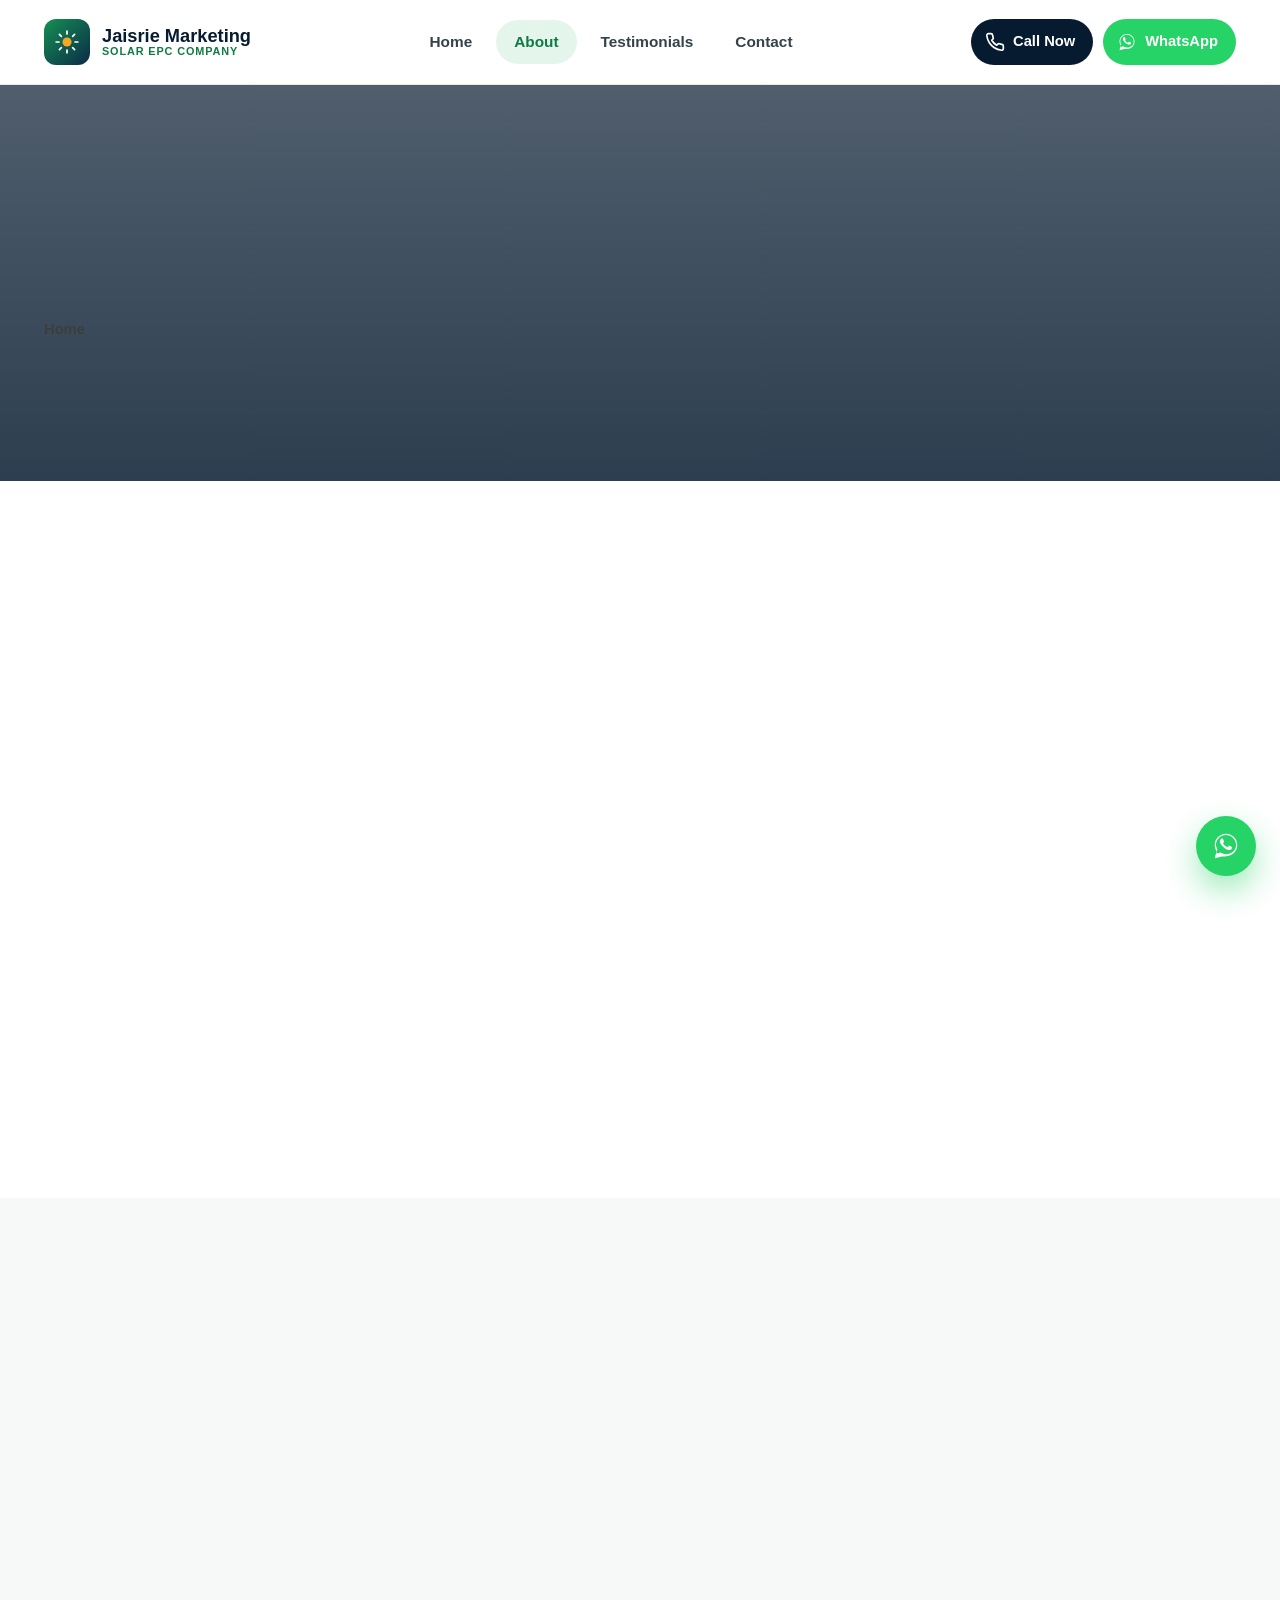
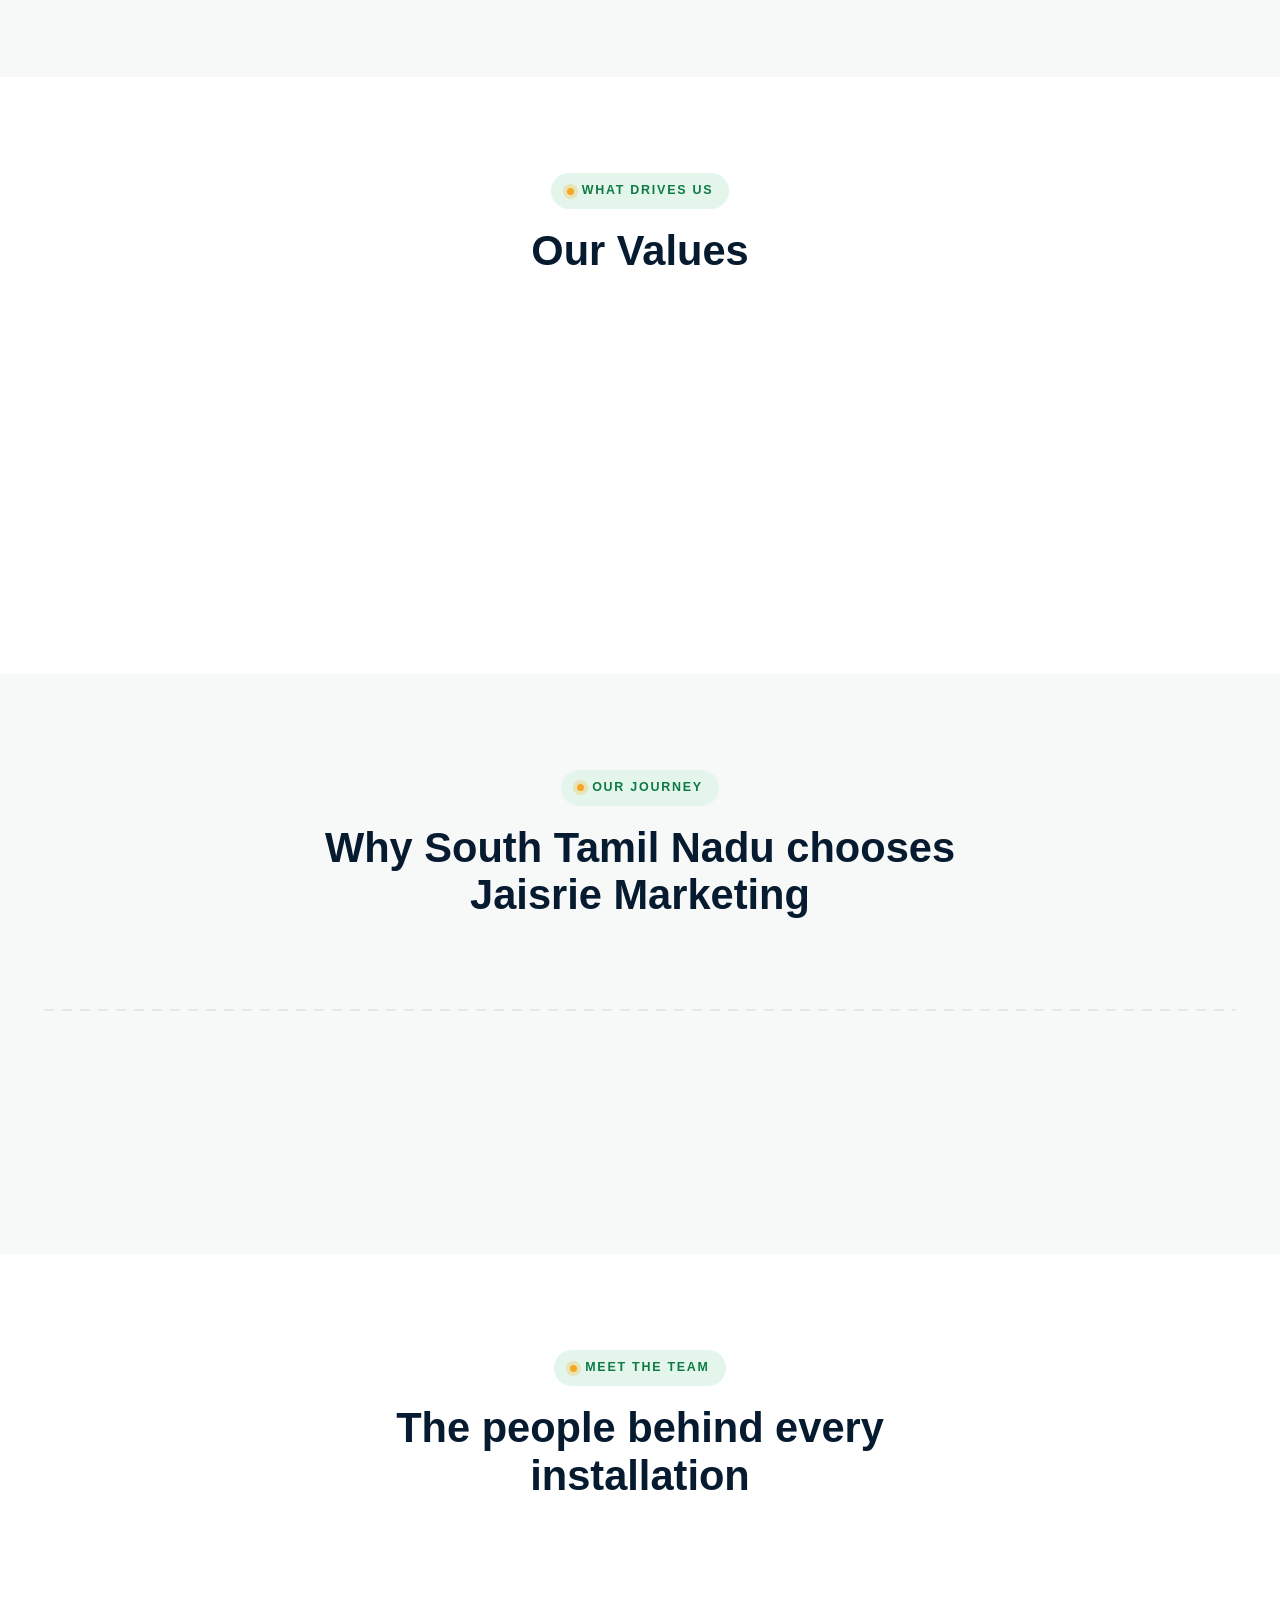
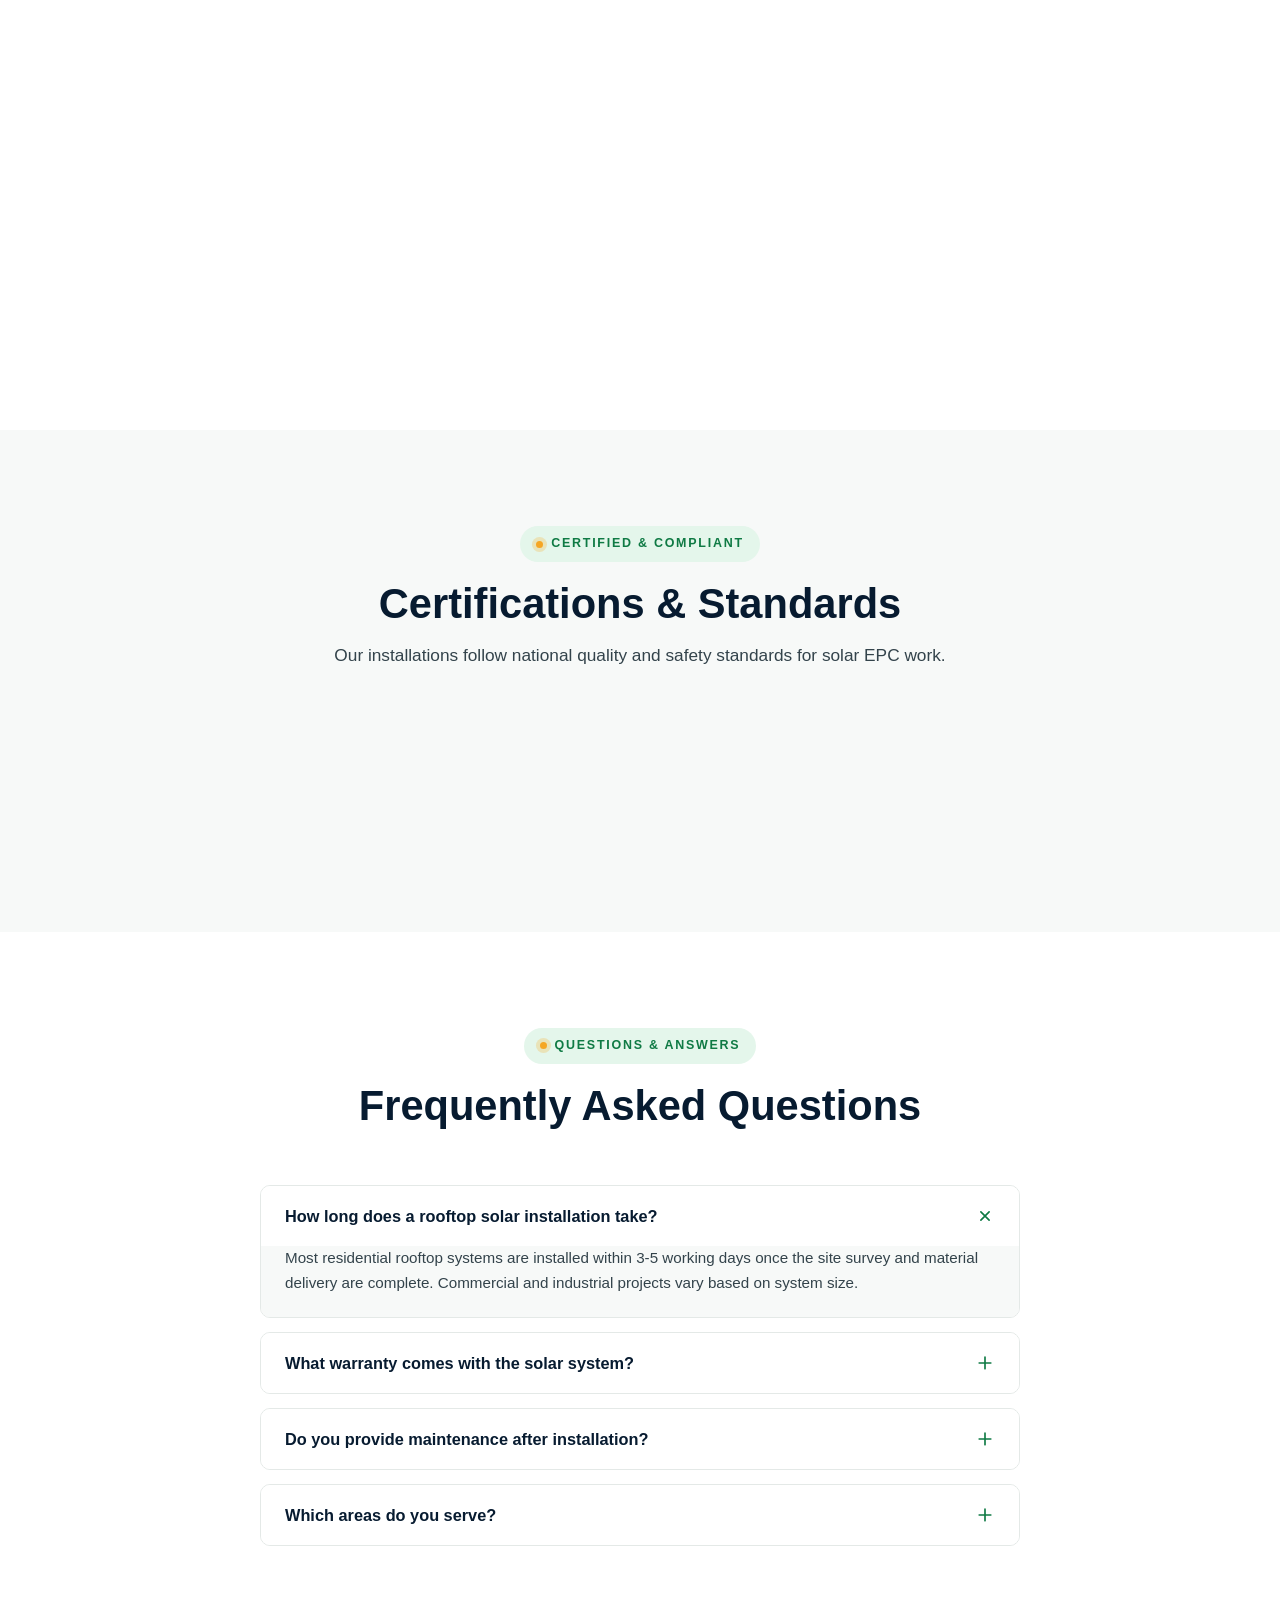
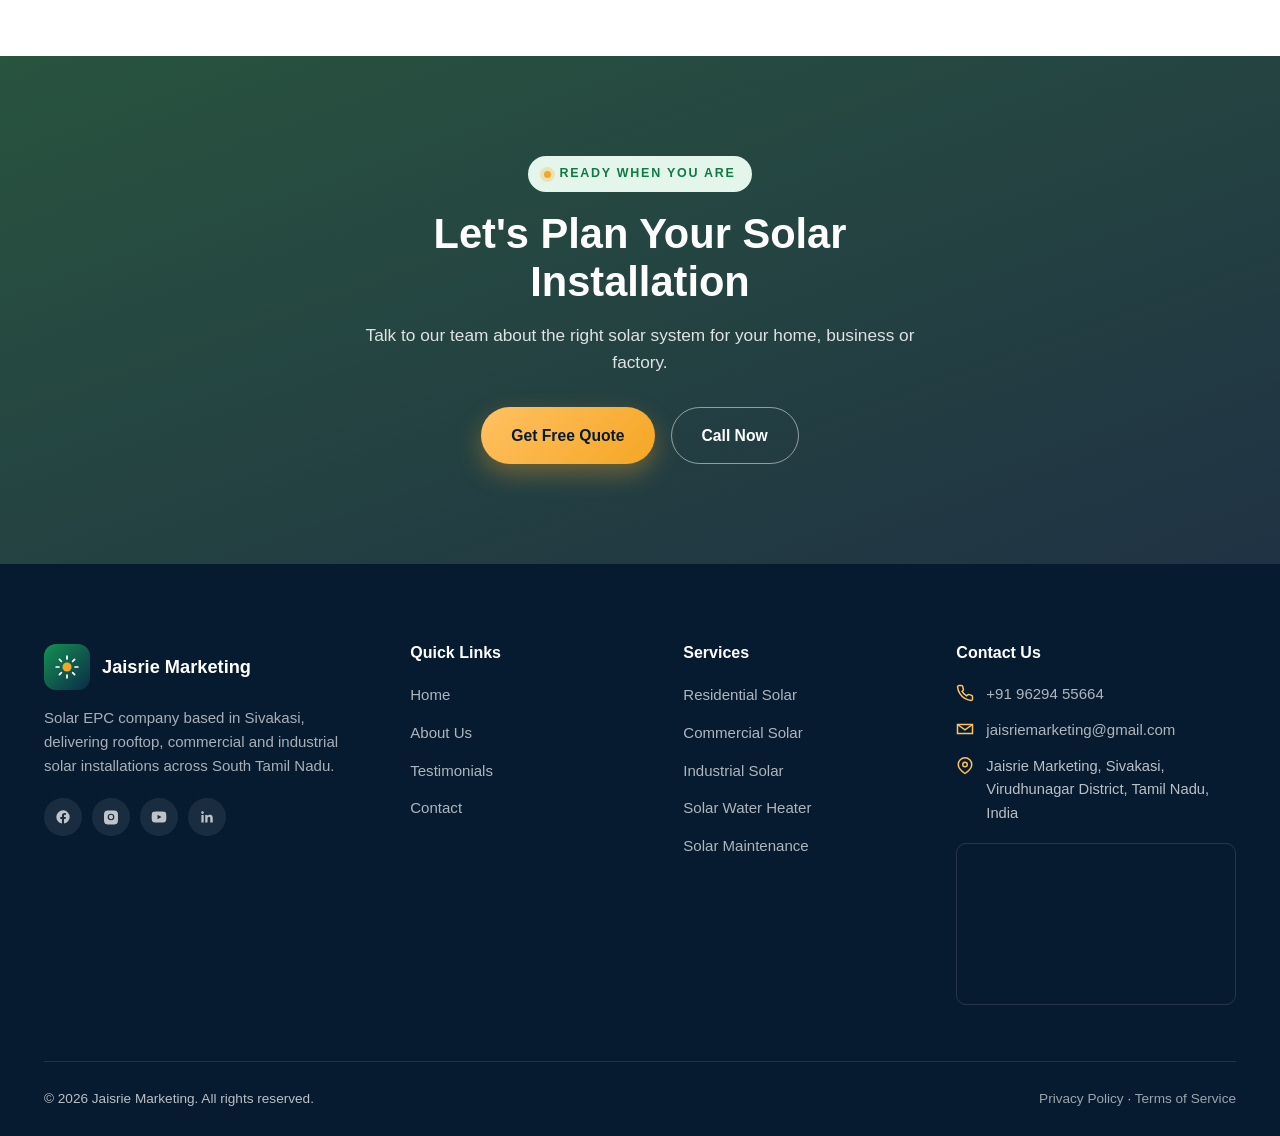
==== commit 5d488ce8: "Update stylesheet links in about.html" ====
--- a/about.html
+++ b/about.html
@@ -10,9 +10,9 @@
 <link rel="preconnect" href="https://fonts.googleapis.com">
 <link rel="preconnect" href="https://fonts.gstatic.com" crossorigin>
 <link href="https://fonts.googleapis.com/css2?family=Sora:wght@600;700;800&family=Inter:wght@400;500;600;700&display=swap" rel="stylesheet">
-<link rel="stylesheet" href="css/style.css">
-<link rel="stylesheet" href="css/responsive.css">
-<link rel="stylesheet" href="css/animations.css">
+<link rel="stylesheet" href="style.css">
+<link rel="stylesheet" href="responsive.css">
+<link rel="stylesheet" href="animations.css">
 </head>
 <body>
 
--- a/style.css
+++ b/style.css
@@ -0,0 +1,589 @@
+/* ==========================================================================
+   JAISRIE MARKETING — MAIN STYLESHEET
+   Design tokens, base/reset, layout primitives, header, footer, reusable
+   components (buttons, cards, badges). Page-specific rules live in the
+   HTML files' section comments below, kept in this single core file so the
+   design system stays consistent across pages.
+   ========================================================================== */
+
+/* ---------- Design Tokens ---------- */
+:root{
+  /* Color palette */
+  --c-green-900:#0B3D24;
+  --c-green-700:#0F7A44;
+  --c-green-600:#149152;
+  --c-green-500:#1BAE63;
+  --c-green-100:#E4F6EB;
+  --c-navy-900:#071B30;
+  --c-navy-800:#0B2A48;
+  --c-navy-700:#123A5E;
+  --c-amber-500:#F5A623;
+  --c-amber-400:#FFC163;
+  --c-white:#FFFFFF;
+  --c-off-white:#F7F9F8;
+  --c-ink-900:#101B22;
+  --c-ink-700:#33434B;
+  --c-ink-500:#5B6B72;
+  --c-border:#E4E9E7;
+  --c-danger:#D6473C;
+
+  /* Typography */
+  --font-display:'Sora', 'Segoe UI', sans-serif;
+  --font-body:'Inter', 'Segoe UI', sans-serif;
+
+  /* Radii & shadows */
+  --radius-sm:10px;
+  --radius-md:16px;
+  --radius-lg:28px;
+  --shadow-sm:0 2px 10px rgba(11,42,72,0.06);
+  --shadow-md:0 12px 32px rgba(11,42,72,0.10);
+  --shadow-lg:0 24px 60px rgba(11,42,72,0.16);
+
+  /* Layout */
+  --container-w:1240px;
+  --header-h:84px;
+  --transition-fast:0.2s ease;
+  --transition-med:0.4s cubic-bezier(.4,0,.2,1);
+}
+
+/* ---------- Reset ---------- */
+*,*::before,*::after{box-sizing:border-box;margin:0;padding:0;}
+html{scroll-behavior:smooth;}
+body{
+  font-family:var(--font-body);
+  color:var(--c-ink-900);
+  background:var(--c-white);
+  line-height:1.6;
+  font-size:16px;
+  overflow-x:hidden;
+}
+
+
+
+img{max-width:100%;display:block;}
+a{color:inherit;text-decoration:none;}
+ul{list-style:none;}
+button{font-family:inherit;cursor:pointer;border:none;background:none;}
+input,select,textarea{font-family:inherit;font-size:1rem;}
+h1,h2,h3,h4{font-family:var(--font-display);color:var(--c-navy-900);line-height:1.15;font-weight:700;}
+h1{font-size:clamp(2.4rem,5vw,3.8rem);}
+h2{font-size:clamp(1.9rem,3.4vw,2.6rem);}
+h3{font-size:1.3rem;}
+p{color:var(--c-ink-700);}
+:focus-visible{outline:3px solid var(--c-amber-500);outline-offset:3px;}
+
+.container{
+  width:100%;
+  max-width:var(--container-w);
+  margin-inline:auto;
+  padding-inline:24px;
+}
+
+.section{padding-block:96px;}
+.section--tight{padding-block:64px;}
+.section--off-white{background:var(--c-off-white);}
+.section--navy{background:linear-gradient(160deg,var(--c-navy-900),var(--c-navy-800));color:var(--c-white);}
+.section--navy h2,.section--navy h3{color:var(--c-white);}
+.section--navy p{color:rgba(255,255,255,0.78);}
+
+.eyebrow{
+  display:inline-flex;
+  align-items:center;
+  gap:8px;
+  font-family:var(--font-display);
+  font-size:0.78rem;
+  font-weight:700;
+  letter-spacing:0.14em;
+  text-transform:uppercase;
+  color:var(--c-green-700);
+  background:var(--c-green-100);
+  padding:8px 16px;
+  border-radius:999px;
+  margin-bottom:18px;
+}
+.eyebrow::before{
+  content:"";
+  width:7px;height:7px;border-radius:50%;
+  background:var(--c-amber-500);
+  box-shadow:0 0 0 4px rgba(245,166,35,0.25);
+}
+.section--navy .eyebrow{background:rgba(255,255,255,0.08);color:var(--c-amber-400);}
+
+.section-head{max-width:680px;margin-bottom:56px;}
+.section-head--center{margin-inline:auto;text-align:center;}
+.section-head p{font-size:1.08rem;margin-top:14px;}
+
+/* ---------- Buttons ---------- */
+.btn{
+  display:inline-flex;
+  align-items:center;
+  justify-content:center;
+  gap:10px;
+  padding:15px 30px;
+  border-radius:999px;
+  font-family:var(--font-display);
+  font-weight:700;
+  font-size:0.98rem;
+  transition:transform var(--transition-fast), box-shadow var(--transition-fast), background var(--transition-fast), color var(--transition-fast);
+  white-space:nowrap;
+}
+.btn-primary{
+  background:linear-gradient(135deg,var(--c-green-600),var(--c-green-700));
+  color:var(--c-white);
+  box-shadow:0 10px 24px rgba(15,122,68,0.32);
+}
+.btn-primary:hover{transform:translateY(-3px);box-shadow:0 16px 32px rgba(15,122,68,0.4);}
+.btn-secondary{
+  background:var(--c-white);
+  color:var(--c-navy-900);
+  border:1.5px solid var(--c-border);
+}
+.btn-secondary:hover{border-color:var(--c-navy-900);transform:translateY(-3px);box-shadow:var(--shadow-sm);}
+.btn-outline-light{
+  background:transparent;
+  color:var(--c-white);
+  border:1.5px solid rgba(255,255,255,0.5);
+}
+.btn-outline-light:hover{background:rgba(255,255,255,0.12);transform:translateY(-3px);}
+.btn-amber{
+  background:linear-gradient(135deg,var(--c-amber-400),var(--c-amber-500));
+  color:var(--c-navy-900);
+  box-shadow:0 10px 24px rgba(245,166,35,0.35);
+}
+.btn-amber:hover{transform:translateY(-3px);box-shadow:0 16px 32px rgba(245,166,35,0.45);}
+.btn-block{width:100%;}
+.btn-sm{padding:11px 22px;font-size:0.88rem;}
+
+/* ---------- Header ---------- */
+.site-header{
+  position:sticky;top:0;left:0;right:0;z-index:1000;
+  background:rgba(255,255,255,0.92);
+  backdrop-filter:blur(14px);
+  -webkit-backdrop-filter:blur(14px);
+  border-bottom:1px solid var(--c-border);
+  transition:box-shadow var(--transition-fast), padding var(--transition-fast);
+}
+.site-header.is-scrolled{box-shadow:var(--shadow-md);}
+.header-inner{
+  height:var(--header-h);
+  display:flex;
+  align-items:center;
+  justify-content:space-between;
+  gap:24px;
+}
+.brand{display:flex;align-items:center;gap:12px;}
+.brand-mark{
+  width:46px;height:46px;border-radius:12px;
+  background:linear-gradient(135deg,var(--c-green-600),var(--c-navy-800));
+  display:flex;align-items:center;justify-content:center;
+  flex-shrink:0;
+}
+.brand-mark svg{width:26px;height:26px;}
+.brand-text{display:flex;flex-direction:column;line-height:1.1;}
+.brand-name{font-family:var(--font-display);font-weight:800;font-size:1.14rem;color:var(--c-navy-900);}
+.brand-tag{font-size:0.68rem;letter-spacing:0.08em;text-transform:uppercase;color:var(--c-green-700);font-weight:600;}
+
+.main-nav{display:flex;align-items:center;gap:6px;}
+.main-nav a{
+  padding:10px 18px;
+  font-weight:600;
+  font-size:0.96rem;
+  color:var(--c-ink-700);
+  border-radius:999px;
+  position:relative;
+  transition:color var(--transition-fast), background var(--transition-fast);
+}
+.main-nav a:hover{color:var(--c-green-700);background:var(--c-green-100);}
+.main-nav a.active{color:var(--c-green-700);background:var(--c-green-100);}
+
+.header-actions{display:flex;align-items:center;gap:10px;}
+/* Default (desktop/tablet): pill-shaped button with icon + label, sized to its
+   content so the text never overflows a fixed circle. */
+.icon-btn{
+  height:46px;
+  padding:0 18px 0 14px;
+  border-radius:999px;
+  display:inline-flex;align-items:center;justify-content:center;gap:8px;
+  white-space:nowrap;
+  flex-shrink:0;
+  transition:transform var(--transition-fast), box-shadow var(--transition-fast);
+}
+.icon-btn svg{width:20px;height:20px;flex-shrink:0;}
+.icon-btn span{font-family:var(--font-display);font-weight:700;font-size:0.92rem;}
+.icon-btn--call{background:var(--c-navy-900);color:var(--c-white);}
+.icon-btn--call:hover{transform:translateY(-3px) scale(1.04);}
+.icon-btn--whatsapp{background:#25D366;color:var(--c-white);}
+.icon-btn--whatsapp:hover{transform:translateY(-3px) scale(1.04);}
+/* Icon-only circular variant: applied automatically once the breakpoint
+   below hides the text label, so the button collapses cleanly to a circle
+   instead of leaving empty pill padding around a single icon. */
+@media (max-width:992px){
+  .header-inner .icon-btn{
+    width:46px;height:46px;padding:0;
+  }
+}
+/* Inside the open mobile menu there's room for full-width labelled buttons,
+   so keep those as pills even though the top bar's copy collapses to icons. */
+.mobile-nav .icon-btn{padding:0 18px 0 14px;width:auto;}
+
+.menu-toggle{
+  display:none;
+  width:46px;height:46px;
+  border-radius:12px;
+  align-items:center;justify-content:center;
+  background:var(--c-off-white);
+  border:1px solid var(--c-border);
+}
+.menu-toggle span{
+  display:block;width:20px;height:2px;background:var(--c-navy-900);
+  position:relative;
+  transition:background var(--transition-fast);
+}
+.menu-toggle span::before,.menu-toggle span::after{
+  content:"";position:absolute;left:0;width:20px;height:2px;background:var(--c-navy-900);
+  transition:transform var(--transition-fast), top var(--transition-fast), opacity var(--transition-fast);
+}
+.menu-toggle span::before{top:-6px;}
+.menu-toggle span::after{top:6px;}
+.menu-toggle.is-active span{background:transparent;}
+.menu-toggle.is-active span::before{top:0;transform:rotate(45deg);}
+.menu-toggle.is-active span::after{top:0;transform:rotate(-45deg);}
+
+.mobile-nav{
+  display:none;
+  position:fixed;inset:var(--header-h) 0 0 0;
+  background:var(--c-white);
+  z-index:999;
+  padding:32px 24px;
+  overflow-y:auto;
+  transform:translateY(-12px);
+  opacity:0;
+  pointer-events:none;
+  transition:opacity var(--transition-med), transform var(--transition-med);
+}
+.mobile-nav.is-open{opacity:1;transform:translateY(0);pointer-events:auto;}
+.mobile-nav a{
+  display:block;padding:18px 4px;font-family:var(--font-display);font-weight:700;
+  font-size:1.3rem;border-bottom:1px solid var(--c-border);color:var(--c-navy-900);
+}
+.mobile-nav a.active{color:var(--c-green-700);}
+.mobile-nav .header-actions{margin-top:28px;justify-content:flex-start;}
+
+/* ---------- Floating WhatsApp ---------- */
+.float-whatsapp{
+  position:fixed;
+  right:24px;bottom:24px;
+  z-index:900;
+  width:60px;height:60px;
+  border-radius:50%;
+  background:#25D366;
+  display:flex;align-items:center;justify-content:center;
+  box-shadow:0 14px 32px rgba(37,211,102,0.45);
+  animation:floatPulse 2.6s ease-in-out infinite;
+}
+.float-whatsapp svg{width:30px;height:30px;fill:#fff;}
+@keyframes floatPulse{
+  0%,100%{box-shadow:0 14px 32px rgba(37,211,102,0.45);}
+  50%{box-shadow:0 14px 32px rgba(37,211,102,0.7),0 0 0 10px rgba(37,211,102,0.12);}
+}
+
+/* ---------- Back to top ---------- */
+.back-to-top{
+  position:fixed;right:24px;bottom:96px;z-index:900;
+  width:48px;height:48px;border-radius:50%;
+  background:var(--c-navy-900);color:var(--c-white);
+  display:flex;align-items:center;justify-content:center;
+  opacity:0;visibility:hidden;transform:translateY(10px);
+  transition:opacity var(--transition-fast), transform var(--transition-fast), visibility var(--transition-fast);
+}
+.back-to-top.is-visible{opacity:1;visibility:visible;transform:translateY(0);}
+.back-to-top svg{width:18px;height:18px;}
+
+/* ---------- Hero (shared shell) ---------- */
+.hero{
+  position:relative;
+  min-height:88vh;
+  display:flex;
+  align-items:center;
+  color:var(--c-white);
+  overflow:hidden;
+}
+.hero-bg{
+  position:absolute;inset:0;
+  background-size:cover;background-position:center;
+  transform:scale(1.06);
+}
+.hero-bg::after{
+  content:"";position:absolute;inset:0;
+  background:linear-gradient(180deg, rgba(7,27,48,0.78) 0%, rgba(7,27,48,0.55) 45%, rgba(7,27,48,0.9) 100%);
+}
+.hero-content{position:relative;z-index:2;max-width:760px;}
+.hero-content .eyebrow{background:rgba(255,255,255,0.1);color:var(--c-amber-400);}
+.hero-content h1{color:var(--c-white);margin-bottom:20px;}
+.hero-content p{color:rgba(255,255,255,0.85);font-size:1.18rem;max-width:600px;margin-bottom:34px;}
+.hero-actions{display:flex;gap:16px;flex-wrap:wrap;}
+
+/* Signature sunburst divider */
+.sun-divider{
+  display:flex;align-items:center;justify-content:center;
+  margin-block:8px;
+}
+.sun-divider svg{width:120px;height:36px;}
+
+/* ---------- Page banner (inner pages) ---------- */
+.page-banner{
+  position:relative;min-height:44vh;display:flex;align-items:flex-end;
+  color:var(--c-white);overflow:hidden;padding-bottom:56px;
+}
+.page-banner .hero-bg::after{background:linear-gradient(180deg, rgba(7,27,48,0.7) 0%, rgba(7,27,48,0.85) 100%);}
+.breadcrumb{
+  display:flex;gap:8px;align-items:center;font-size:0.92rem;color:rgba(255,255,255,0.75);margin-bottom:14px;
+}
+.breadcrumb a{color:var(--c-amber-400);font-weight:600;}
+.page-banner h1{color:var(--c-white);margin-bottom:0;}
+
+/* ---------- Cards ---------- */
+.card{
+  background:var(--c-white);
+  border:1px solid var(--c-border);
+  border-radius:var(--radius-md);
+  box-shadow:var(--shadow-sm);
+  transition:transform var(--transition-med), box-shadow var(--transition-med);
+}
+.card:hover{transform:translateY(-8px);box-shadow:var(--shadow-lg);}
+
+.grid{display:grid;gap:28px;}
+.grid-2{grid-template-columns:repeat(2,1fr);}
+.grid-3{grid-template-columns:repeat(3,1fr);}
+.grid-4{grid-template-columns:repeat(4,1fr);}
+.grid-5{grid-template-columns:repeat(5,1fr);}
+
+/* Why choose us */
+.feature-card{
+  padding:36px 28px;
+  text-align:left;
+}
+.feature-icon{
+  width:58px;height:58px;border-radius:16px;
+  background:var(--c-green-100);
+  display:flex;align-items:center;justify-content:center;
+  margin-bottom:22px;
+  transition:background var(--transition-fast), transform var(--transition-fast);
+}
+.feature-icon svg{width:28px;height:28px;stroke:var(--c-green-700);}
+.feature-card:hover .feature-icon{background:var(--c-green-600);transform:rotate(-6deg) scale(1.05);}
+.feature-card:hover .feature-icon svg{stroke:var(--c-white);}
+.feature-card h3{margin-bottom:10px;}
+.feature-card p{font-size:0.96rem;}
+
+/* Service cards */
+.service-card{overflow:hidden;display:flex;flex-direction:column;}
+.service-media{aspect-ratio:4/3;overflow:hidden;position:relative;}
+.service-media img{width:100%;height:100%;object-fit:cover;transition:transform 0.6s ease;}
+.service-card:hover .service-media img{transform:scale(1.08);}
+.service-tag{
+  position:absolute;top:16px;left:16px;
+  background:rgba(7,27,48,0.72);color:#fff;backdrop-filter:blur(6px);
+  font-size:0.72rem;font-weight:700;letter-spacing:0.06em;text-transform:uppercase;
+  padding:6px 12px;border-radius:999px;
+}
+.service-body{padding:26px 24px 28px;display:flex;flex-direction:column;flex:1;}
+.service-body h3{margin-bottom:10px;}
+.service-body p{flex:1;font-size:0.96rem;margin-bottom:18px;}
+.service-link{
+  display:inline-flex;align-items:center;gap:8px;font-family:var(--font-display);
+  font-weight:700;color:var(--c-green-700);font-size:0.94rem;
+}
+.service-link svg{width:16px;height:16px;transition:transform var(--transition-fast);}
+.service-link:hover svg{transform:translateX(4px);}
+
+/* Process timeline */
+.process-track{position:relative;}
+.process-list{display:grid;grid-template-columns:repeat(5,1fr);gap:20px;position:relative;}
+.process-list::before{
+  content:"";position:absolute;top:34px;left:0;right:0;height:2px;
+  background:repeating-linear-gradient(90deg,var(--c-border) 0 10px, transparent 10px 18px);
+}
+.process-step{position:relative;text-align:center;padding-top:0;}
+.process-num{
+  width:68px;height:68px;border-radius:50%;
+  background:var(--c-white);border:2px solid var(--c-green-600);
+  color:var(--c-green-700);font-family:var(--font-display);font-weight:800;font-size:1.3rem;
+  display:flex;align-items:center;justify-content:center;
+  margin:0 auto 20px;position:relative;z-index:2;
+  box-shadow:var(--shadow-sm);
+}
+.process-step h3{font-size:1.05rem;margin-bottom:8px;}
+.process-step p{font-size:0.88rem;}
+
+/* Projects gallery */
+.gallery-item{position:relative;overflow:hidden;border-radius:var(--radius-md);aspect-ratio:1/1;}
+.gallery-item img{width:100%;height:100%;object-fit:cover;transition:transform 0.6s ease;}
+.gallery-item:hover img{transform:scale(1.14);}
+.gallery-caption{
+  position:absolute;inset:auto 0 0 0;padding:20px;
+  background:linear-gradient(180deg, transparent, rgba(7,27,48,0.88));
+  color:#fff;transform:translateY(10px);opacity:0;transition:all var(--transition-fast);
+}
+.gallery-item:hover .gallery-caption{transform:translateY(0);opacity:1;}
+.gallery-caption strong{font-family:var(--font-display);font-size:0.98rem;display:block;}
+.gallery-caption span{font-size:0.8rem;color:rgba(255,255,255,0.75);}
+
+/* Stats / counters */
+.stats-strip{
+  display:grid;grid-template-columns:repeat(4,1fr);gap:24px;
+}
+.stat-card{text-align:center;padding:32px 16px;}
+.stat-number{
+  font-family:var(--font-display);font-weight:800;font-size:clamp(2.2rem,4vw,3rem);
+  color:var(--c-amber-400);display:flex;align-items:baseline;justify-content:center;gap:2px;
+}
+.stat-label{margin-top:10px;font-size:0.94rem;color:rgba(255,255,255,0.75);}
+
+/* CTA */
+.cta-section{
+  position:relative;overflow:hidden;color:var(--c-white);
+  text-align:center;padding-block:100px;
+}
+.cta-section .hero-bg::after{background:linear-gradient(160deg, rgba(11,61,36,0.88), rgba(7,27,48,0.9));}
+.cta-content{position:relative;z-index:2;max-width:640px;margin-inline:auto;}
+.cta-content h2{color:#fff;margin-bottom:16px;}
+.cta-content p{color:rgba(255,255,255,0.85);margin-bottom:30px;font-size:1.08rem;}
+.cta-actions{display:flex;gap:16px;justify-content:center;flex-wrap:wrap;}
+
+/* ---------- Footer ---------- */
+.site-footer{background:var(--c-navy-900);color:rgba(255,255,255,0.72);padding-top:80px;}
+.footer-grid{display:grid;grid-template-columns:1.4fr 1fr 1fr 1.2fr;gap:40px;padding-bottom:56px;border-bottom:1px solid rgba(255,255,255,0.1);}
+.footer-brand .brand-name{color:#fff;}
+.footer-brand p{color:rgba(255,255,255,0.65);margin-top:16px;font-size:0.94rem;max-width:300px;}
+.footer-col h4{color:#fff;font-family:var(--font-display);font-size:1rem;margin-bottom:20px;}
+.footer-col ul li{margin-bottom:12px;}
+.footer-col a{font-size:0.94rem;color:rgba(255,255,255,0.68);transition:color var(--transition-fast);}
+.footer-col a:hover{color:var(--c-amber-400);}
+.footer-contact li{display:flex;gap:12px;align-items:flex-start;font-size:0.92rem;}
+.footer-contact svg{width:18px;height:18px;flex-shrink:0;margin-top:2px;color:var(--c-amber-400);}
+.footer-map{
+  margin-top:18px;border-radius:var(--radius-sm);overflow:hidden;border:1px solid rgba(255,255,255,0.12);
+}
+.footer-map iframe{width:100%;height:160px;border:0;display:block;filter:grayscale(0.3);}
+.social-row{display:flex;gap:10px;margin-top:20px;}
+.social-row a{
+  width:38px;height:38px;border-radius:50%;background:rgba(255,255,255,0.08);
+  display:flex;align-items:center;justify-content:center;transition:all var(--transition-fast);
+}
+.social-row a:hover{background:var(--c-green-600);transform:translateY(-3px);}
+.social-row svg{width:16px;height:16px;}
+.footer-bottom{
+  display:flex;justify-content:space-between;align-items:center;padding-block:26px;font-size:0.85rem;flex-wrap:wrap;gap:12px;
+}
+.footer-bottom a{color:rgba(255,255,255,0.6);}
+.footer-bottom a:hover{color:var(--c-amber-400);}
+
+/* ---------- Form elements ---------- */
+.form-grid{display:grid;grid-template-columns:1fr 1fr;gap:20px;}
+.form-group{display:flex;flex-direction:column;gap:8px;}
+.form-group.full{grid-column:1/-1;}
+.form-group label{font-size:0.88rem;font-weight:600;color:var(--c-navy-900);}
+.form-group input,.form-group select,.form-group textarea{
+  padding:14px 16px;border:1.5px solid var(--c-border);border-radius:var(--radius-sm);
+  background:var(--c-off-white);transition:border-color var(--transition-fast), background var(--transition-fast);
+}
+.form-group input:focus,.form-group select:focus,.form-group textarea:focus{
+  border-color:var(--c-green-600);background:var(--c-white);outline:none;
+}
+.form-group textarea{resize:vertical;min-height:120px;}
+.field-error{font-size:0.8rem;color:var(--c-danger);min-height:16px;}
+.form-group.has-error input,.form-group.has-error select,.form-group.has-error textarea{border-color:var(--c-danger);}
+.form-status{
+  margin-top:18px;padding:16px 18px;border-radius:var(--radius-sm);font-size:0.92rem;display:none;
+}
+.form-status.is-success{display:block;background:var(--c-green-100);color:var(--c-green-900);}
+.form-status.is-error{display:block;background:#FBE7E5;color:var(--c-danger);}
+
+/* ---------- Badges / rating ---------- */
+.stars{display:inline-flex;gap:3px;color:var(--c-amber-500);}
+.stars svg{width:16px;height:16px;fill:currentColor;}
+.badge{
+  display:inline-flex;align-items:center;gap:6px;padding:6px 14px;border-radius:999px;
+  background:var(--c-green-100);color:var(--c-green-700);font-size:0.78rem;font-weight:700;
+}
+
+/* ---------- Accordion (FAQ) ---------- */
+.accordion-item{border:1px solid var(--c-border);border-radius:var(--radius-sm);margin-bottom:14px;overflow:hidden;}
+.accordion-trigger{
+  width:100%;display:flex;justify-content:space-between;align-items:center;gap:16px;
+  padding:20px 24px;text-align:left;font-family:var(--font-display);font-weight:700;font-size:1.02rem;color:var(--c-navy-900);
+  background:var(--c-white);
+}
+.accordion-trigger svg{width:20px;height:20px;flex-shrink:0;transition:transform var(--transition-fast);color:var(--c-green-700);}
+.accordion-item.is-open .accordion-trigger svg{transform:rotate(45deg);}
+.accordion-panel{max-height:0;overflow:hidden;transition:max-height var(--transition-med);background:var(--c-off-white);}
+.accordion-panel-inner{padding:0 24px 22px;font-size:0.95rem;color:var(--c-ink-700);}
+
+/* ---------- Testimonial slider ---------- */
+.testi-slider{position:relative;overflow:hidden;}
+.testi-track{display:flex;transition:transform var(--transition-med);}
+.testi-slide{flex:0 0 100%;padding:6px;}
+.testi-card{
+  padding:40px;text-align:center;max-width:720px;margin-inline:auto;
+}
+.testi-photo{width:74px;height:74px;border-radius:50%;object-fit:cover;margin:0 auto 18px;border:3px solid var(--c-green-100);}
+.testi-quote{font-size:1.14rem;color:var(--c-ink-900);font-style:italic;margin-bottom:20px;}
+.testi-name{font-family:var(--font-display);font-weight:700;}
+.testi-location{font-size:0.86rem;color:var(--c-ink-500);}
+.slider-controls{display:flex;justify-content:center;gap:14px;margin-top:30px;align-items:center;}
+.slider-arrow{
+  width:44px;height:44px;border-radius:50%;border:1.5px solid var(--c-border);
+  display:flex;align-items:center;justify-content:center;transition:all var(--transition-fast);
+}
+.slider-arrow:hover{background:var(--c-green-600);border-color:var(--c-green-600);color:#fff;}
+.slider-arrow svg{width:16px;height:16px;}
+.slider-dots{display:flex;gap:8px;}
+.slider-dots button{width:9px;height:9px;border-radius:50%;background:var(--c-border);transition:all var(--transition-fast);}
+.slider-dots button.is-active{background:var(--c-green-600);width:26px;border-radius:6px;}
+
+/* Review-card (Google style) */
+.review-card{padding:26px;}
+.review-head{display:flex;gap:12px;align-items:center;margin-bottom:14px;}
+.review-avatar{width:46px;height:46px;border-radius:50%;object-fit:cover;}
+.review-name{font-family:var(--font-display);font-weight:700;font-size:0.96rem;}
+.review-date{font-size:0.78rem;color:var(--c-ink-500);}
+.review-text{font-size:0.94rem;}
+
+/* Team card */
+.team-card{overflow:hidden;text-align:center;}
+.team-photo{aspect-ratio:1/1;overflow:hidden;}
+.team-photo img{width:100%;height:100%;object-fit:cover;}
+.team-info{padding:22px 18px 26px;}
+.team-info h3{margin-bottom:4px;}
+.team-role{font-size:0.86rem;color:var(--c-green-700);font-weight:600;}
+
+/* Values / certifications */
+.value-card{padding:32px 24px;text-align:center;}
+.value-card .feature-icon{margin-inline:auto;}
+.cert-item{
+  display:flex;align-items:center;justify-content:center;padding:26px;
+  border:1px solid var(--c-border);border-radius:var(--radius-sm);background:var(--c-white);
+}
+.cert-item svg{width:56px;height:56px;}
+
+/* Info cards (contact) */
+.info-card{padding:30px 26px;display:flex;gap:18px;align-items:flex-start;}
+.info-card .feature-icon{margin-bottom:0;flex-shrink:0;}
+.info-card h3{font-size:1.05rem;margin-bottom:6px;}
+.info-card p{font-size:0.92rem;}
+
+/* Emergency strip */
+.emergency-strip{
+  display:flex;align-items:center;justify-content:space-between;flex-wrap:wrap;gap:20px;
+  padding:32px;border-radius:var(--radius-md);
+  background:linear-gradient(120deg,var(--c-navy-900),var(--c-green-900));color:#fff;
+}
+.emergency-strip h3{color:#fff;margin-bottom:6px;}
+.emergency-strip p{color:rgba(255,255,255,0.75);}
+
+/* Utility */
+.text-center{text-align:center;}
+.mt-24{margin-top:24px;}
+.mb-24{margin-bottom:24px;}
+.visually-hidden{position:absolute;width:1px;height:1px;overflow:hidden;clip:rect(0 0 0 0);white-space:nowrap;}
--- a/responsive.css
+++ b/responsive.css
@@ -0,0 +1,68 @@
+/* ==========================================================================
+   RESPONSIVE.CSS — Mobile-first breakpoint overrides
+   Breakpoints: 1200px (small desktop), 992px (tablet landscape),
+   768px (tablet portrait), 576px (mobile)
+   ========================================================================== */
+
+/* ---------- ≤1200px ---------- */
+@media (max-width:1200px){
+  :root{--container-w:960px;}
+  .grid-5{grid-template-columns:repeat(3,1fr);}
+  .process-list{grid-template-columns:repeat(3,1fr);}
+  .process-list::before{display:none;}
+  .footer-grid{grid-template-columns:1.2fr 1fr 1fr;}
+  .footer-grid .footer-col:nth-child(4){grid-column:1/-1;}
+}
+
+/* ---------- ≤992px ---------- */
+@media (max-width:992px){
+  .main-nav{display:none;}
+  .menu-toggle{display:flex;}
+  .header-actions .icon-btn--call span,
+  .header-actions .icon-btn--whatsapp span{display:none;}
+  .grid-4{grid-template-columns:repeat(2,1fr);}
+  .grid-3{grid-template-columns:repeat(2,1fr);}
+  .stats-strip{grid-template-columns:repeat(2,1fr);}
+  .footer-grid{grid-template-columns:1fr 1fr;}
+  .footer-grid .footer-col:nth-child(3),
+  .footer-grid .footer-col:nth-child(4){grid-column:span 1;}
+  .hero{min-height:78vh;}
+  .form-grid{grid-template-columns:1fr;}
+}
+
+/* ---------- ≤768px ---------- */
+@media (max-width:768px){
+  .section{padding-block:64px;}
+  .section-head{margin-bottom:36px;}
+  .grid-2{grid-template-columns:1fr;}
+  .grid-3{grid-template-columns:1fr;}
+  .grid-4{grid-template-columns:1fr;}
+  .grid-5{grid-template-columns:repeat(2,1fr);}
+  .process-list{grid-template-columns:1fr;gap:28px;}
+  .stats-strip{grid-template-columns:1fr 1fr;gap:16px;}
+  .stat-card{padding:20px 10px;}
+  .footer-grid{grid-template-columns:1fr;gap:32px;padding-bottom:40px;}
+  .footer-bottom{flex-direction:column;text-align:center;}
+  .hero-actions,.cta-actions{flex-direction:column;width:100%;}
+  .hero-actions .btn,.cta-actions .btn{width:100%;}
+  .emergency-strip{flex-direction:column;text-align:center;}
+  .info-card{flex-direction:column;}
+  .testi-card{padding:26px;}
+  .header-inner{height:72px;}
+  :root{--header-h:72px;}
+  .float-whatsapp{width:52px;height:52px;right:16px;bottom:16px;}
+  .back-to-top{right:16px;bottom:80px;width:42px;height:42px;}
+}
+
+/* ---------- ≤576px ---------- */
+@media (max-width:576px){
+  .container{padding-inline:18px;}
+  h1{font-size:2rem;}
+  h2{font-size:1.55rem;}
+  .hero{min-height:82vh;}
+  .hero-content p{font-size:1.02rem;}
+  .grid-5{grid-template-columns:1fr 1fr;}
+  .brand-tag{display:none;}
+  .review-head{flex-wrap:wrap;}
+  .cert-item{padding:18px;}
+}
--- a/animations.css
+++ b/animations.css
@@ -0,0 +1,69 @@
+/* ==========================================================================
+   ANIMATIONS.CSS — scroll reveals, keyframes, motion utilities
+   Respects prefers-reduced-motion throughout.
+   ========================================================================== */
+
+[data-reveal]{
+  opacity:0;
+  transform:translateY(28px);
+  transition:opacity 0.7s cubic-bezier(.4,0,.2,1), transform 0.7s cubic-bezier(.4,0,.2,1);
+}
+[data-reveal].is-revealed{opacity:1;transform:translateY(0);}
+[data-reveal="fade"]{transform:none;}
+[data-reveal="left"]{transform:translateX(-32px);}
+[data-reveal="left"].is-revealed{transform:translateX(0);}
+[data-reveal="right"]{transform:translateX(32px);}
+[data-reveal="right"].is-revealed{transform:translateX(0);}
+[data-reveal="scale"]{transform:scale(0.94);}
+[data-reveal="scale"].is-revealed{transform:scale(1);}
+
+/* stagger children via inline --delay custom property */
+[data-reveal]{transition-delay:var(--delay,0ms);}
+
+@keyframes fadeInUp{
+  from{opacity:0;transform:translateY(20px);}
+  to{opacity:1;transform:translateY(0);}
+}
+@keyframes floatY{
+  0%,100%{transform:translateY(0);}
+  50%{transform:translateY(-10px);}
+}
+@keyframes spinSlow{
+  from{transform:rotate(0deg);}
+  to{transform:rotate(360deg);}
+}
+@keyframes shimmer{
+  0%{background-position:-200% 0;}
+  100%{background-position:200% 0;}
+}
+
+.hero-content{animation:fadeInUp 0.9s cubic-bezier(.4,0,.2,1) both;}
+.hero-content .hero-actions{animation:fadeInUp 0.9s cubic-bezier(.4,0,.2,1) both;animation-delay:0.15s;}
+
+.sun-divider svg .sun-ray{
+  transform-origin:60px 18px;
+  animation:spinSlow 18s linear infinite;
+}
+
+.float-y{animation:floatY 4s ease-in-out infinite;}
+
+/* Lazy image fade-in */
+img[data-src]{opacity:0;transition:opacity 0.5s ease;background:var(--c-off-white,#f2f4f3);}
+img.is-loaded{opacity:1;}
+
+/* Skeleton shimmer for counters/loading */
+.skeleton{
+  background:linear-gradient(90deg, #eef1f0 25%, #f8faf9 37%, #eef1f0 63%);
+  background-size:400% 100%;
+  animation:shimmer 1.4s ease infinite;
+}
+
+@media (prefers-reduced-motion: reduce){
+  *,*::before,*::after{
+    animation-duration:0.001ms !important;
+    animation-iteration-count:1 !important;
+    transition-duration:0.001ms !important;
+    scroll-behavior:auto !important;
+  }
+  [data-reveal]{opacity:1;transform:none;}
+}
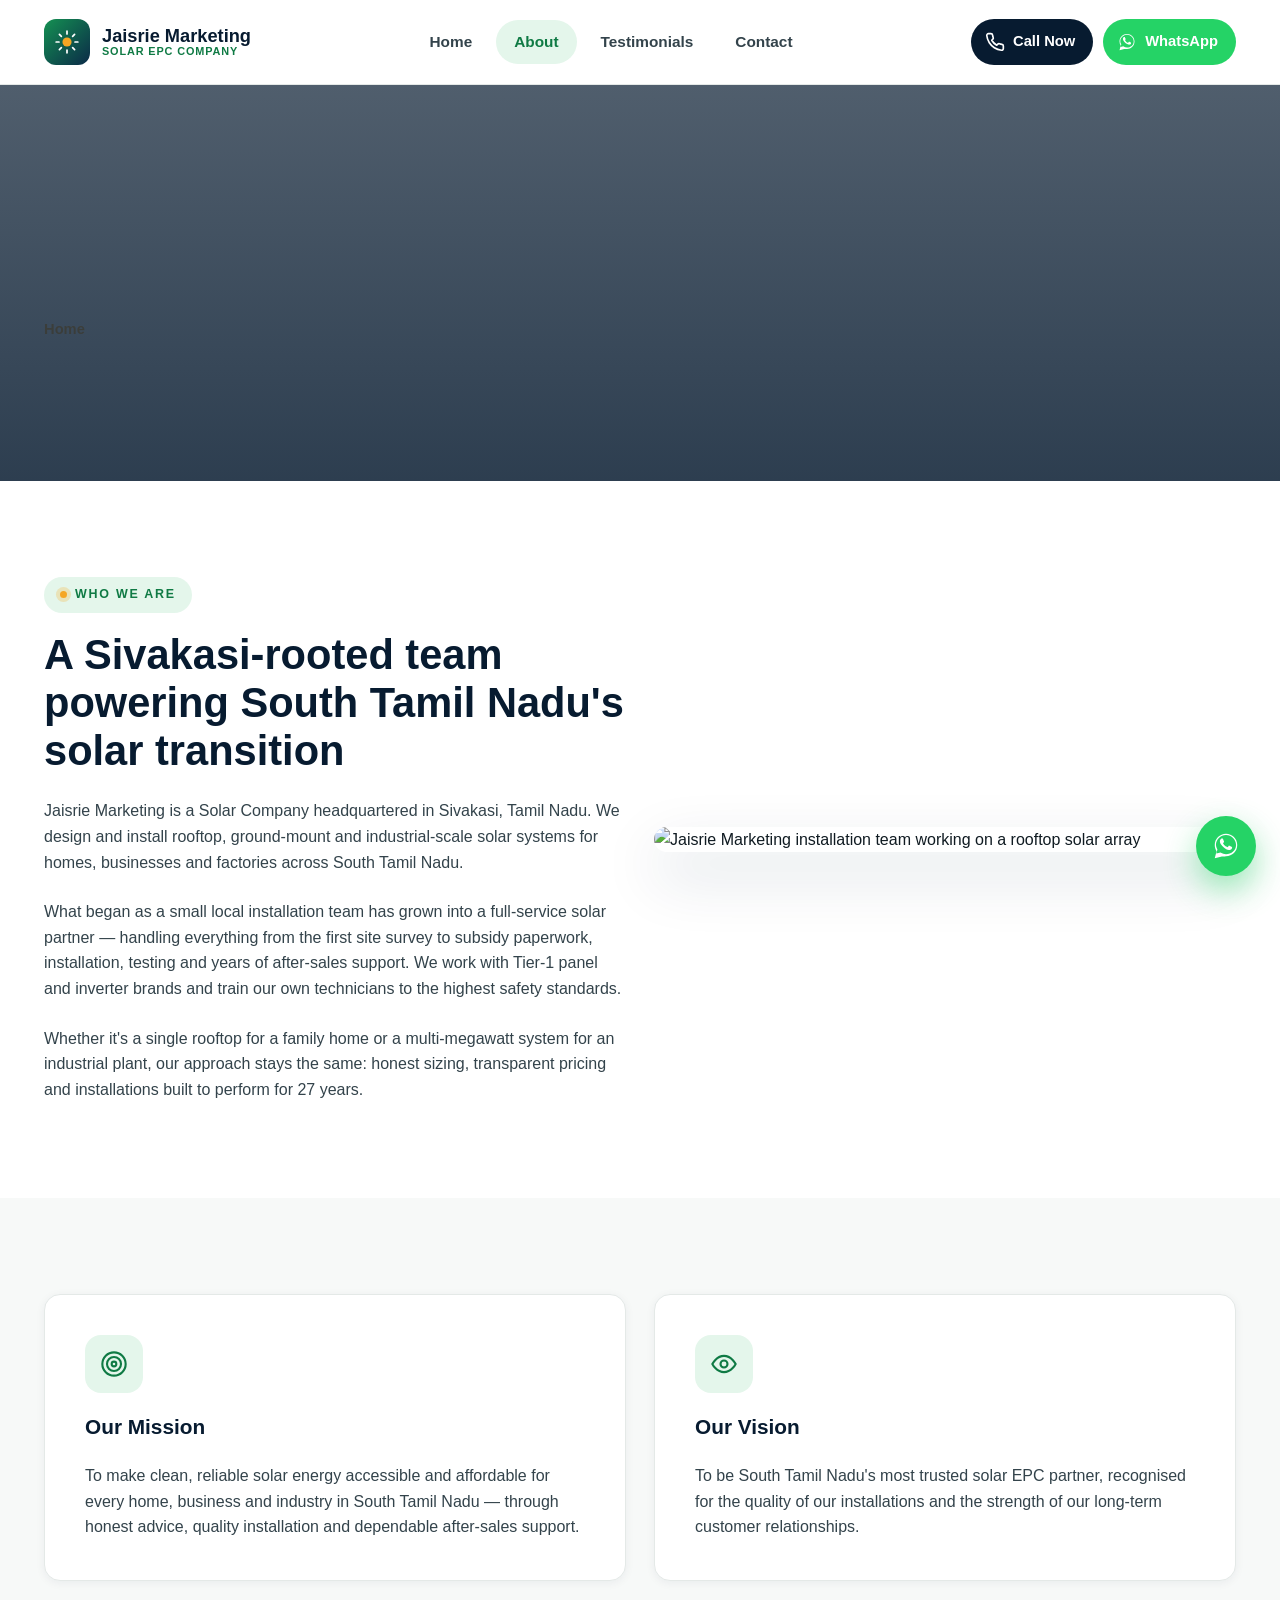
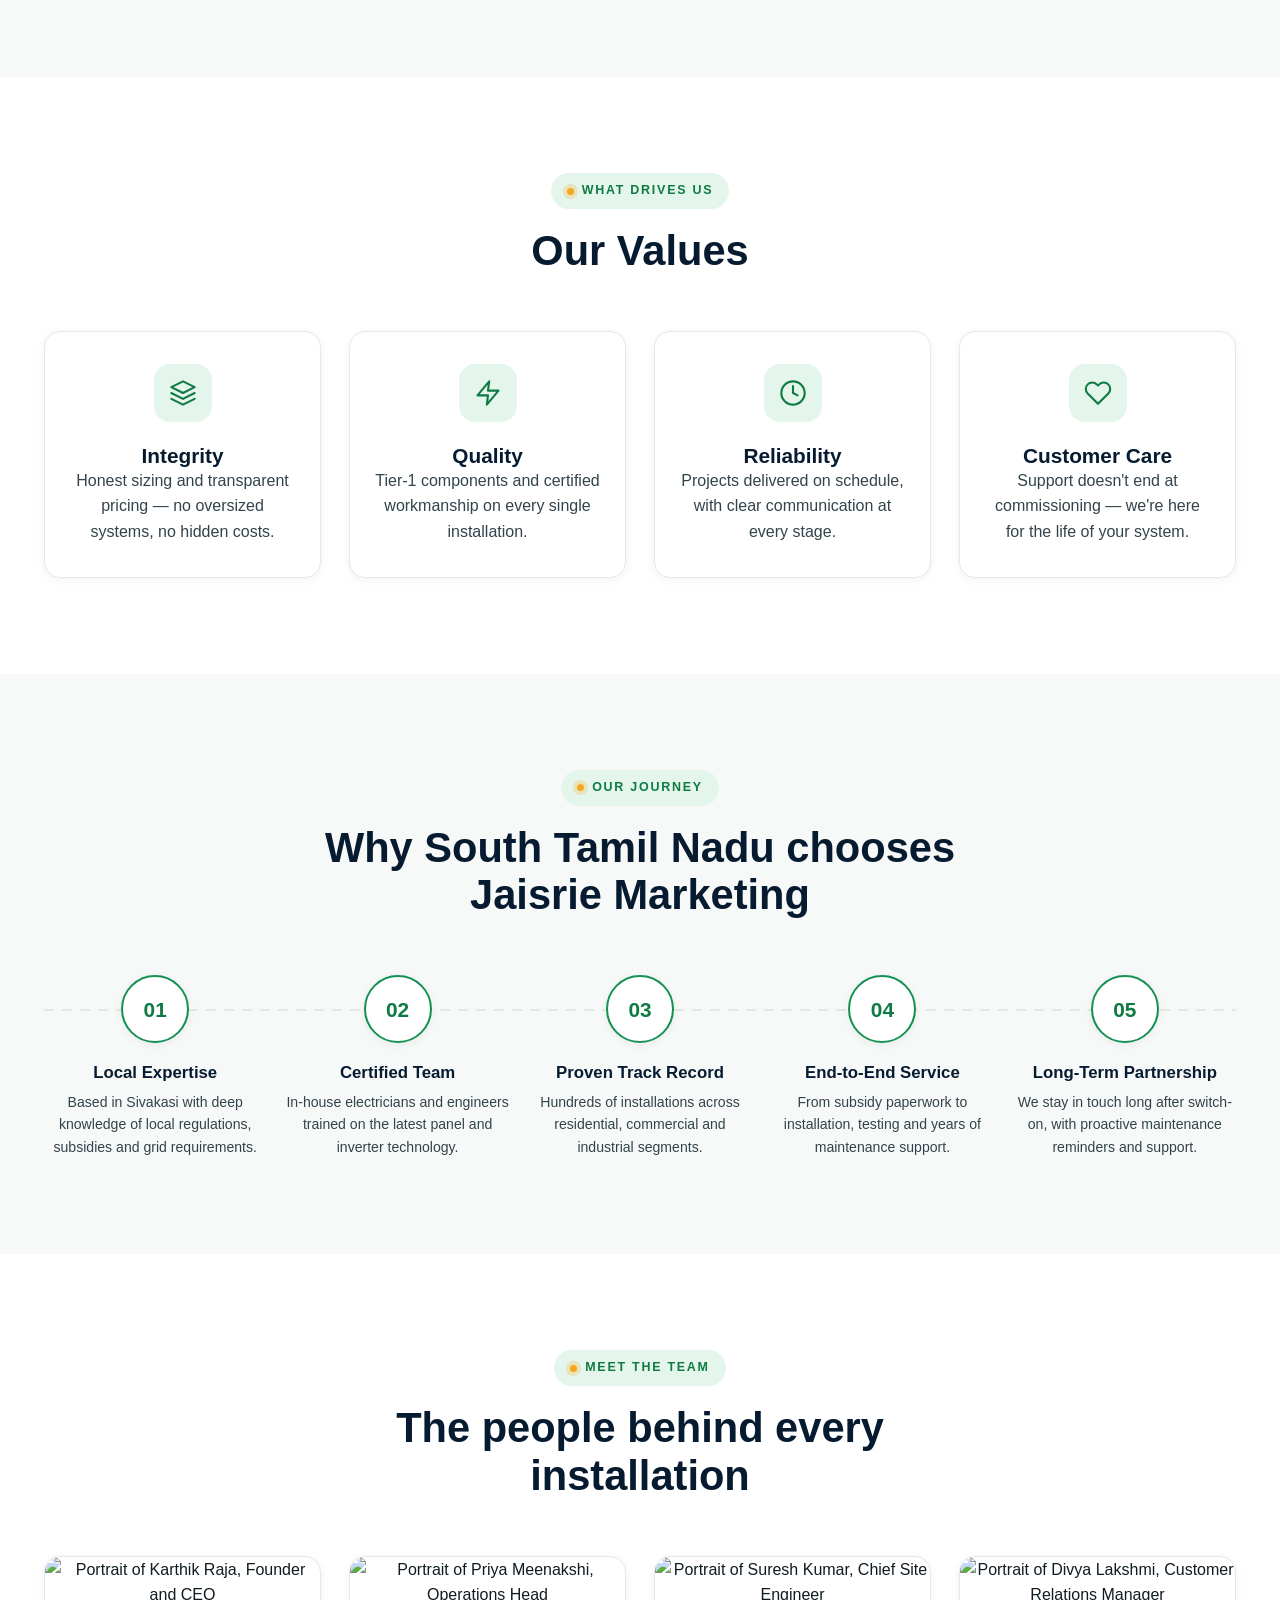
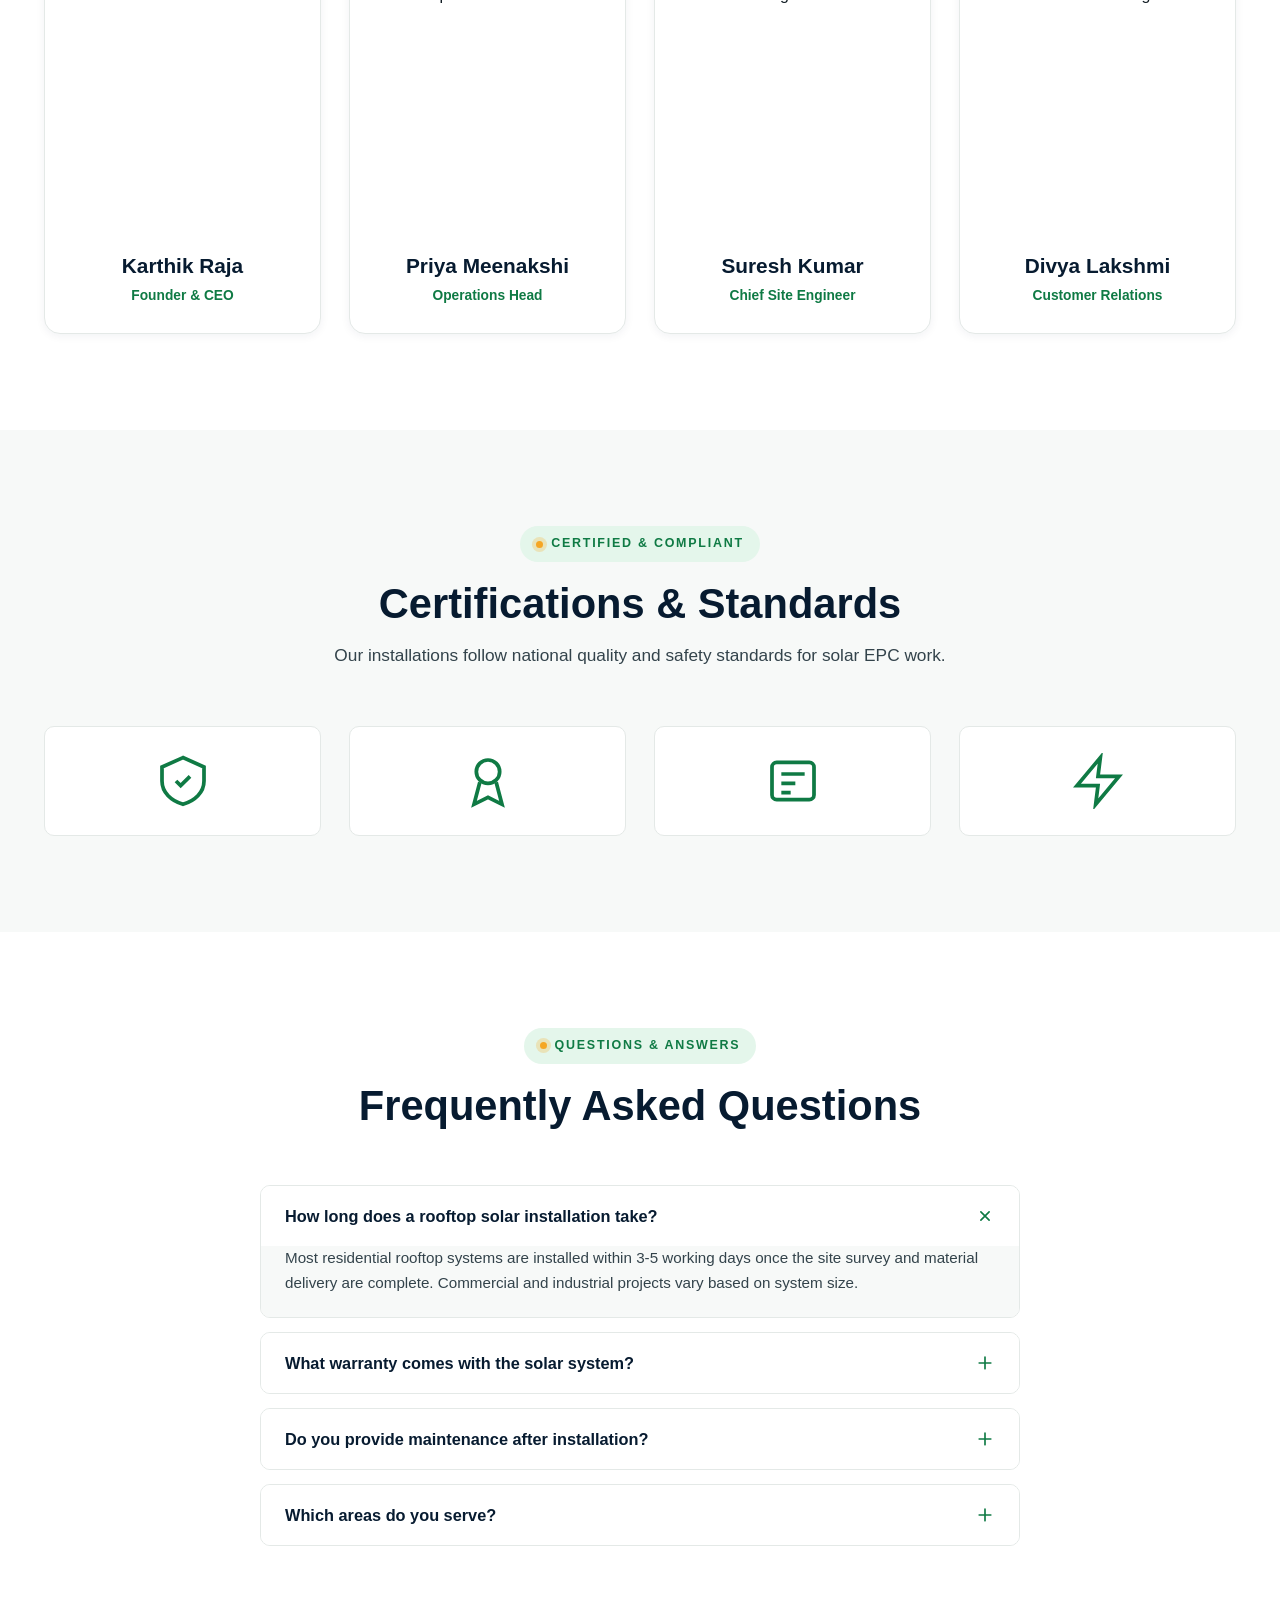
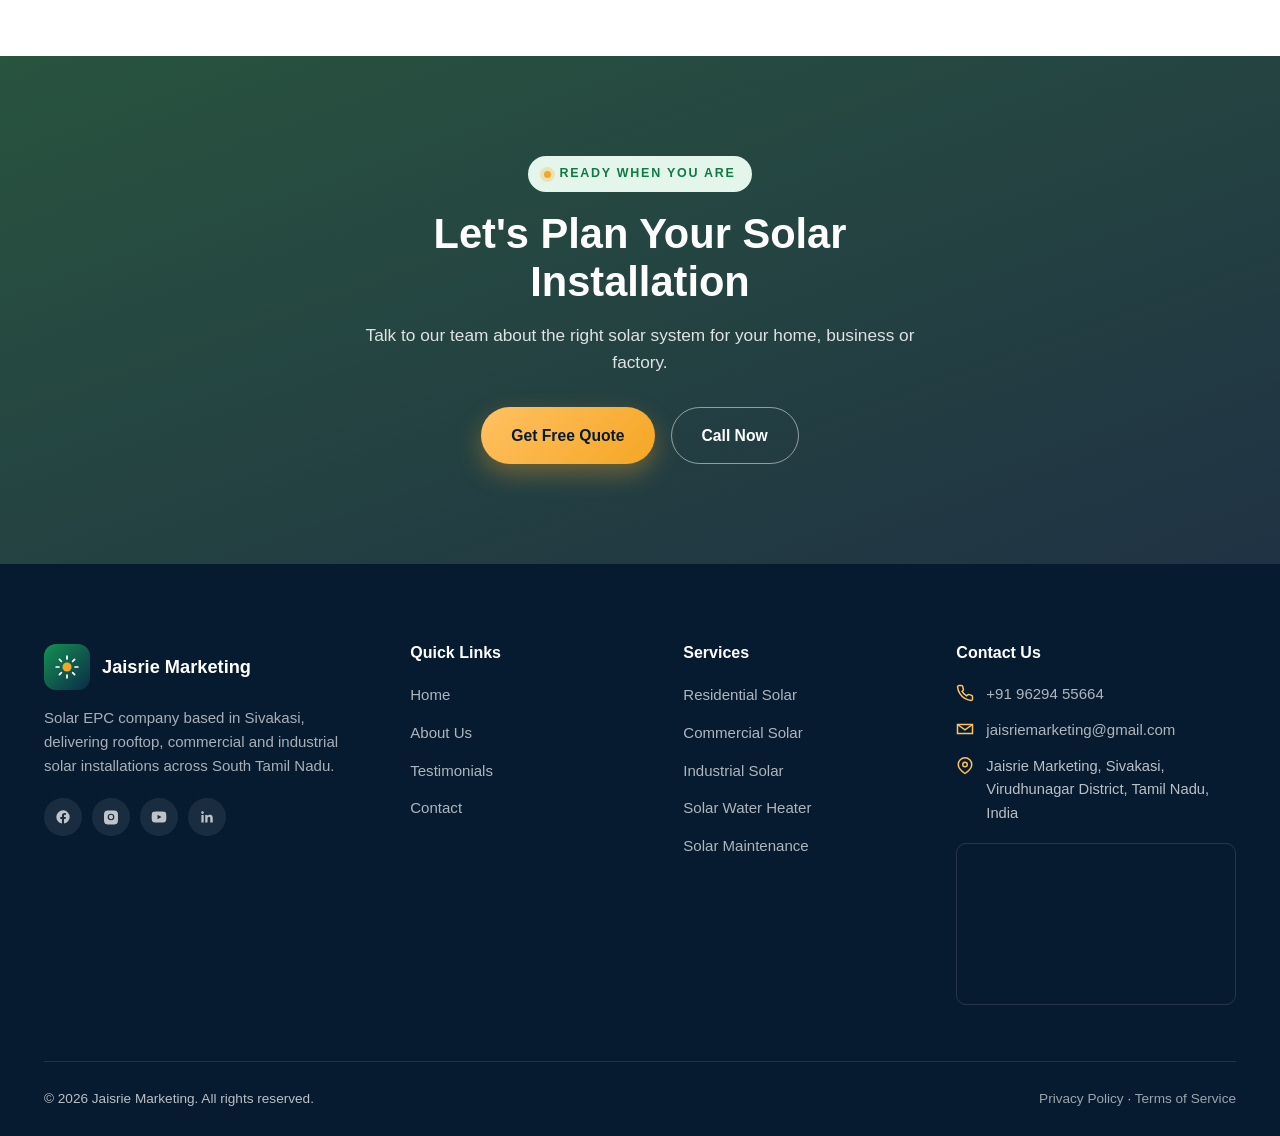
==== commit 46c4b74f: "Update script tag paths in about.html" ====
--- a/about.html
+++ b/about.html
@@ -377,7 +377,7 @@
   <svg viewBox="0 0 24 24" fill="none" stroke="currentColor" stroke-width="2" stroke-linecap="round" stroke-linejoin="round"><path d="M12 19V5M5 12l7-7 7 7"/></svg>
 </button>
 
-<script src="js/main.js"></script>
-<script src="js/animation.js"></script>
+<script src="main.js"></script>
+<script src="animation.js"></script>
 </body>
 </html>
